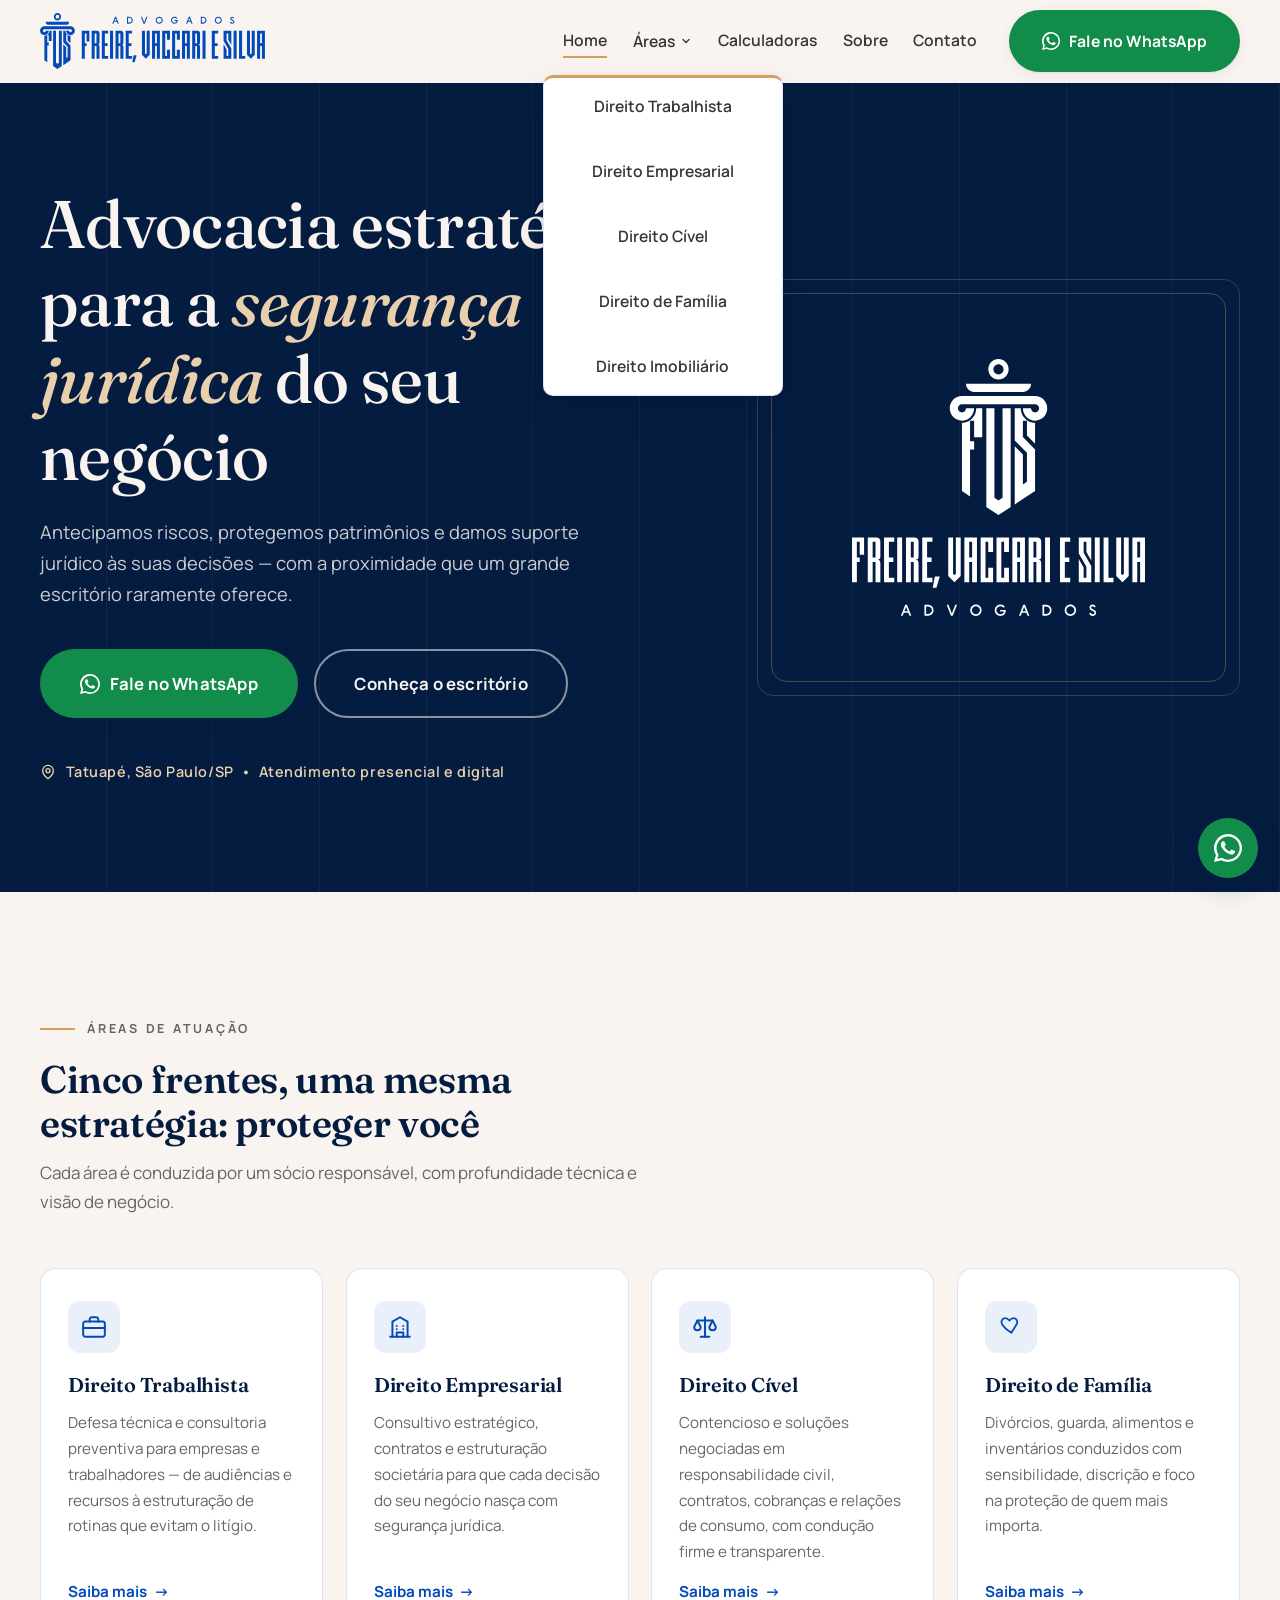
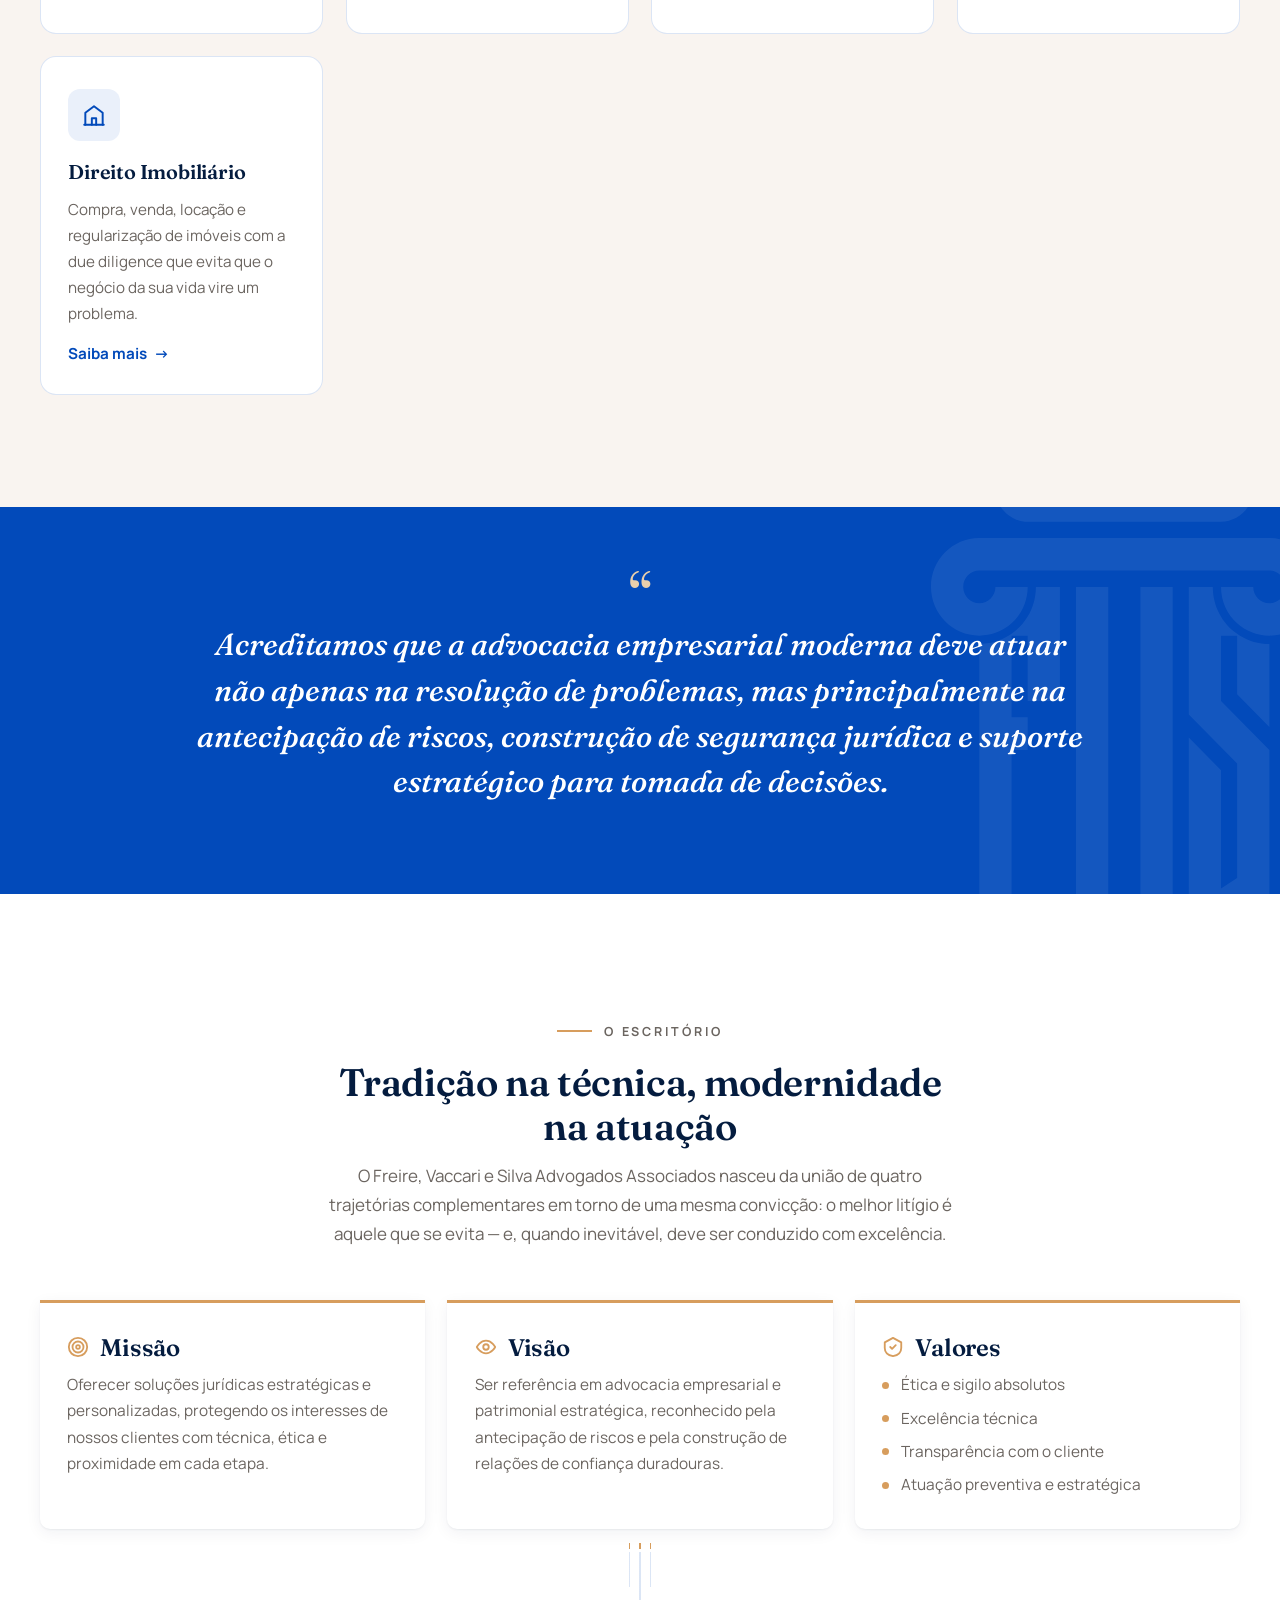
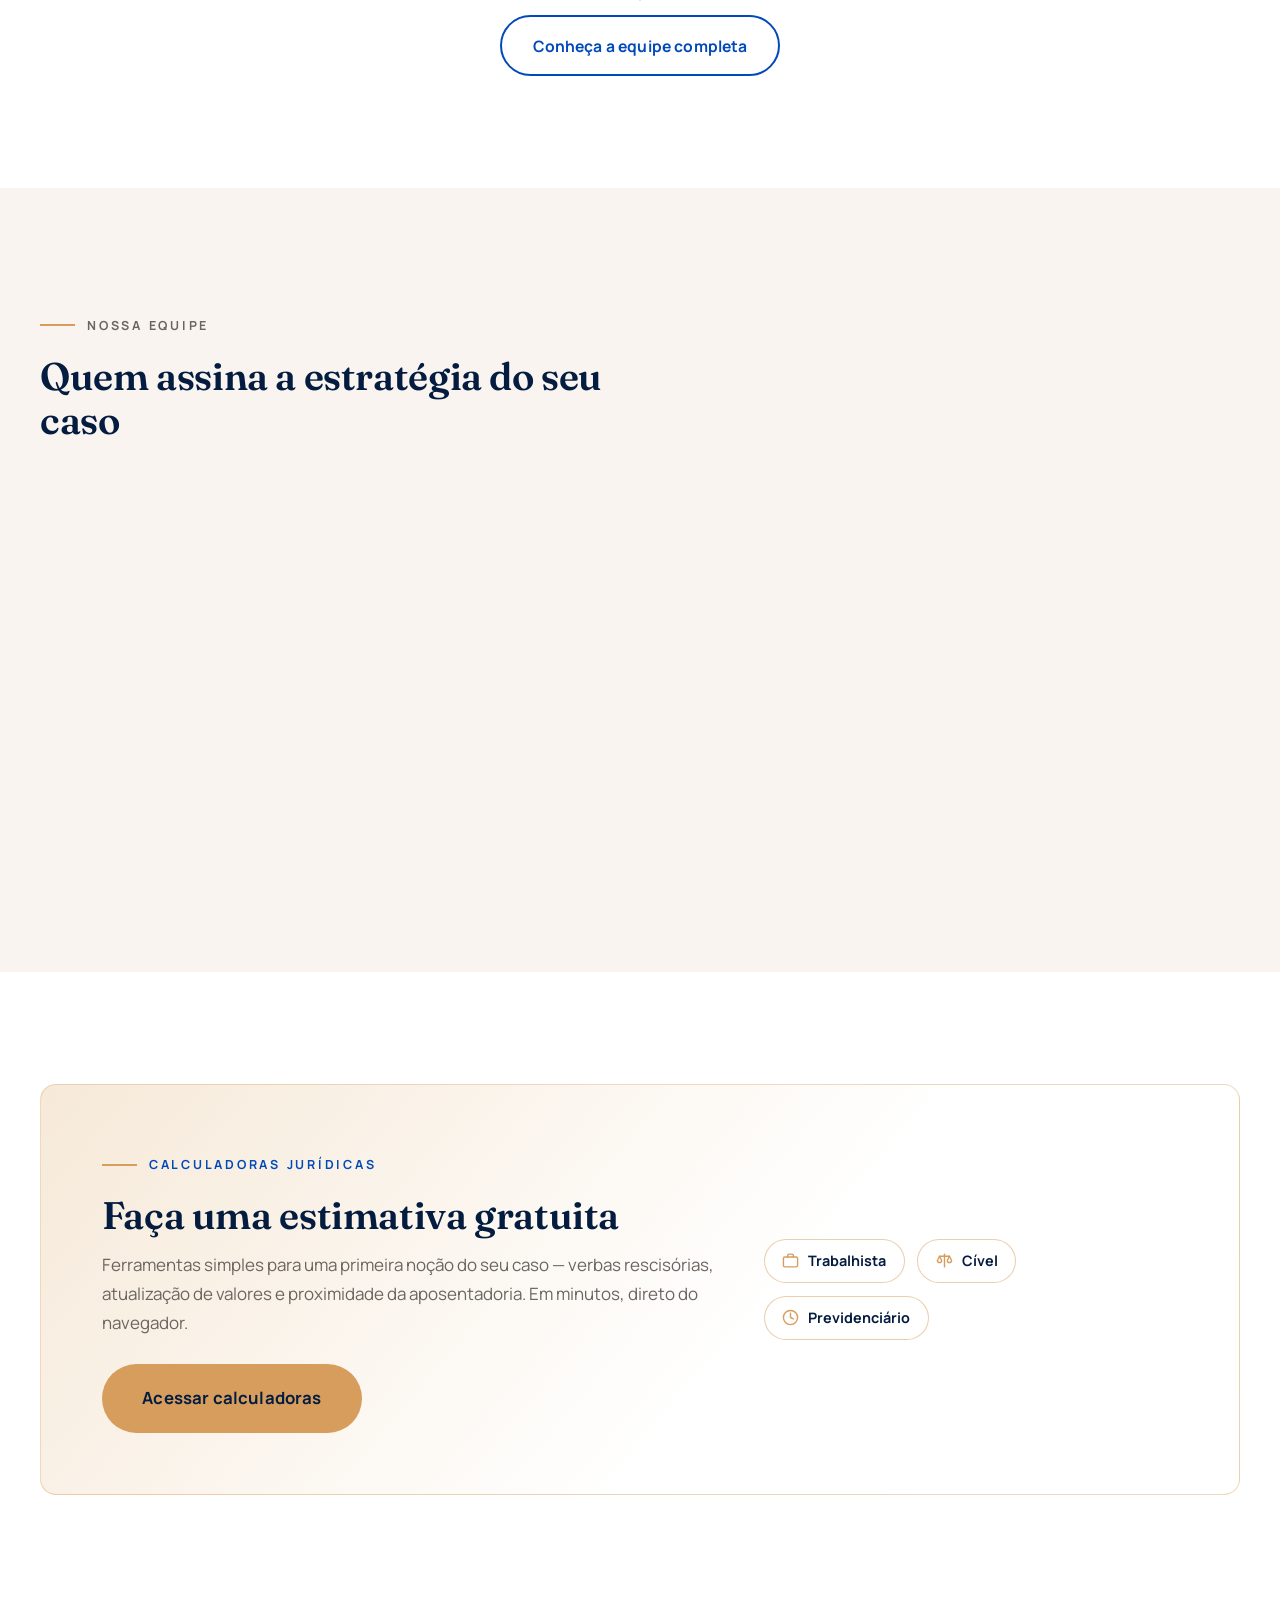
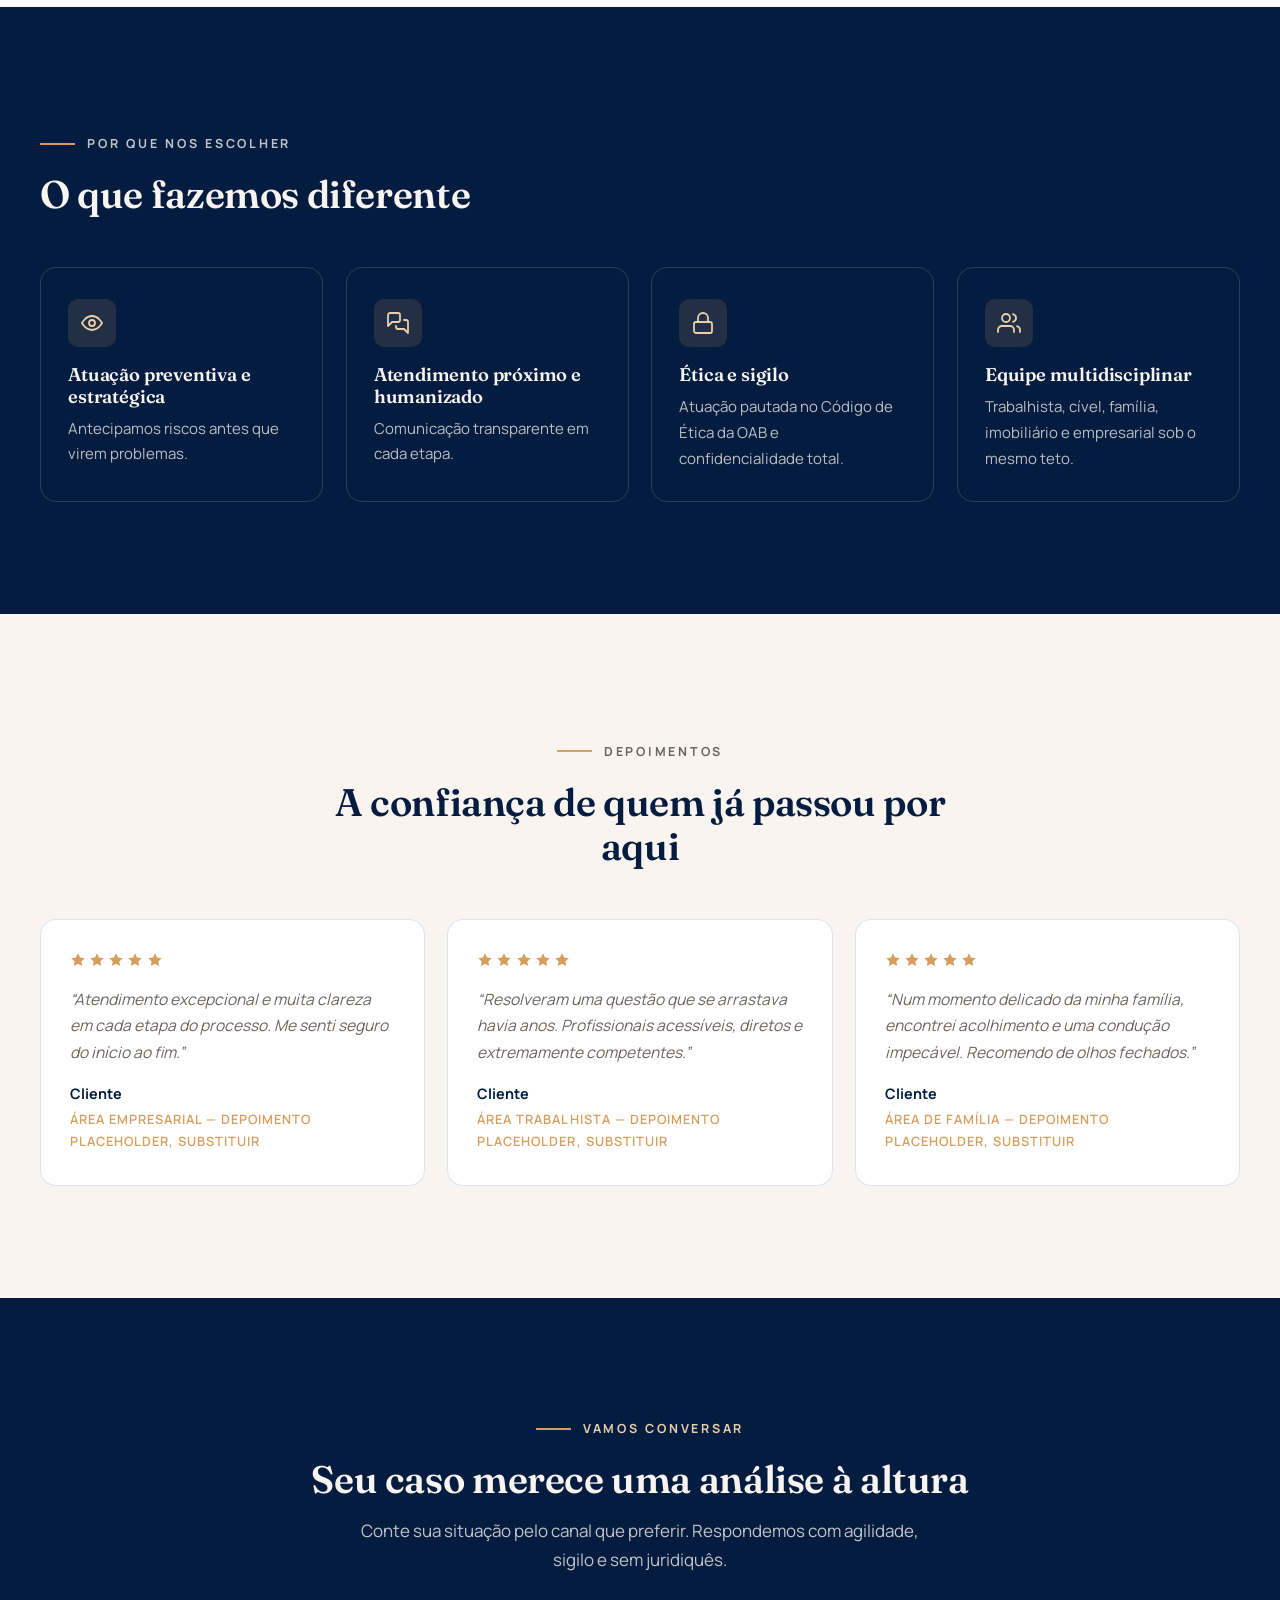
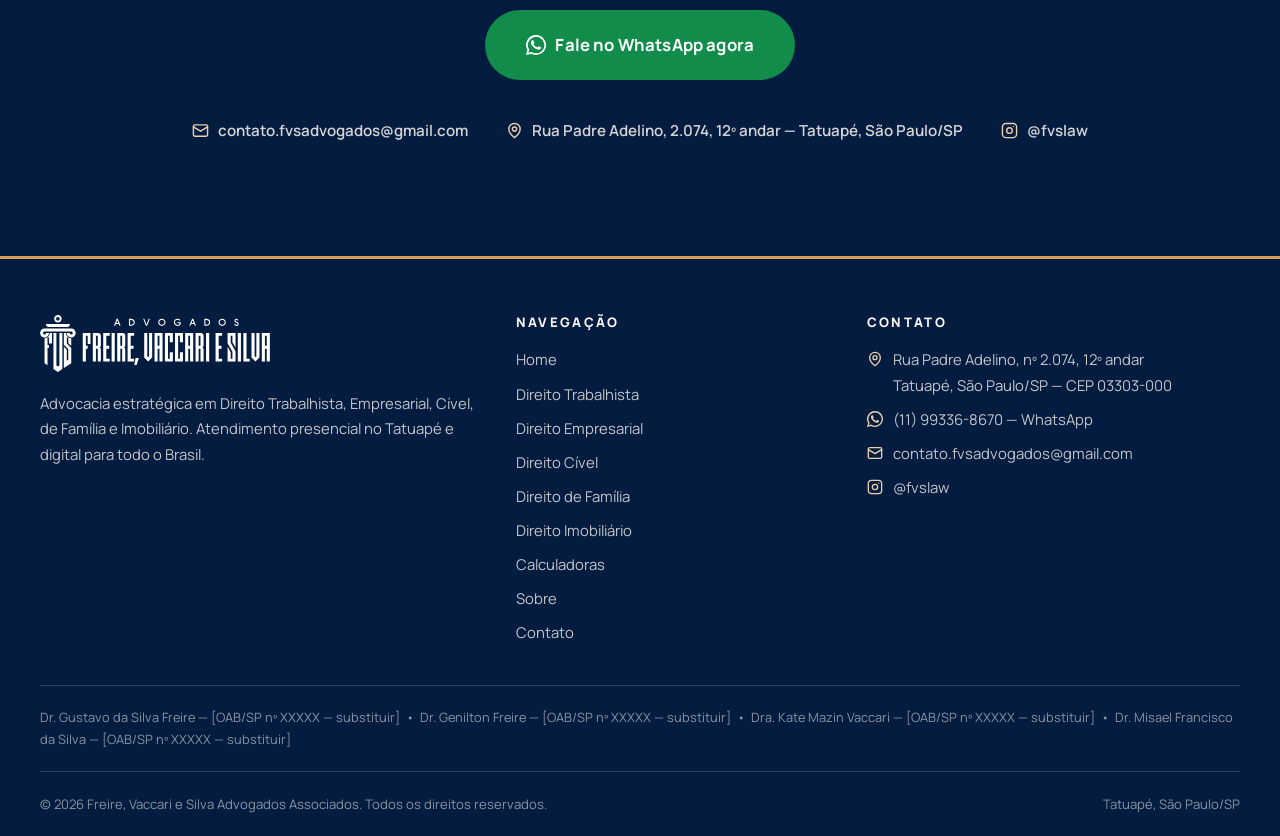
==== index.html @ 5329ec0b "Add files via upload" ====
<!DOCTYPE html>
<html lang="pt-BR">
<head>
  <meta charset="UTF-8">
  <meta name="viewport" content="width=device-width, initial-scale=1.0">
  <title>Freire, Vaccari e Silva Advogados Associados | Advocacia Estratégica em São Paulo</title>
  <meta name="description" content="Escritório de advocacia no Tatuapé, São Paulo. Atuação estratégica em Direito Trabalhista, Empresarial, Cível, de Família e Imobiliário. Atendimento presencial e digital.">
  <meta property="og:type" content="website">
  <meta property="og:title" content="Freire, Vaccari e Silva Advogados Associados">
  <meta property="og:description" content="Advocacia estratégica para a segurança jurídica do seu negócio. Tatuapé, São Paulo/SP.">
  <meta property="og:image" content="assets/images/logo/logo-horizontal-azul.png">
  <meta property="og:locale" content="pt_BR">

  <link rel="icon" type="image/svg+xml" href="assets/images/logo/simbolo-azul.svg">
  <link rel="icon" type="image/png" href="assets/images/logo/simbolo-azul.png">
  <link rel="apple-touch-icon" href="assets/images/logo/simbolo-azul.png">

  <link rel="preconnect" href="https://fonts.googleapis.com">
  <link rel="preconnect" href="https://fonts.gstatic.com" crossorigin>
  <!-- Fallbacks aproximados das fontes de marca (Delirium NCV → Fraunces / MADE Okine Sans → Manrope).
       Instruções de troca pelas fontes oficiais em assets/css/style.css. -->
  <link href="https://fonts.googleapis.com/css2?family=Fraunces:ital,opsz,wght@0,9..144,400..700;1,9..144,400..700&family=Manrope:wght@400..800&display=swap" rel="stylesheet">
  <link rel="stylesheet" href="assets/css/style.css">
</head>
<body>

  <!-- ================= HEADER ================= -->
  <header class="site-header">
    <div class="container header-inner">
      <a class="brand" href="index.html" aria-label="Freire, Vaccari e Silva Advogados — página inicial">
        <img src="assets/images/logo/logo-horizontal-azul.svg" alt="Freire, Vaccari e Silva Advogados Associados" width="225" height="56">
      </a>

      <nav class="main-nav" id="main-nav" aria-label="Navegação principal">
        <ul>
          <li><a href="index.html" aria-current="page">Home</a></li>
          <li class="has-dropdown">
            <button class="nav-drop-toggle" aria-expanded="false" aria-controls="dropdown-areas">
              Áreas
              <svg class="caret" width="12" height="12" viewBox="0 0 24 24" fill="none" stroke="currentColor" stroke-width="2.5" stroke-linecap="round" aria-hidden="true"><path d="m6 9 6 6 6-6"/></svg>
            </button>
            <ul class="dropdown" id="dropdown-areas">
              <li><a href="areas/trabalhista.html">Direito Trabalhista</a></li>
              <li><a href="areas/empresarial.html">Direito Empresarial</a></li>
              <li><a href="areas/civel.html">Direito Cível</a></li>
              <li><a href="areas/familia.html">Direito de Família</a></li>
              <li><a href="areas/imobiliario.html">Direito Imobiliário</a></li>
            </ul>
          </li>
          <li><a href="calculadoras.html">Calculadoras</a></li>
          <li><a href="sobre.html">Sobre</a></li>
          <li><a href="contato.html">Contato</a></li>
        </ul>
        <a class="btn btn--whatsapp" href="https://wa.me/5511993368670?text=Ol%C3%A1%21%20Vim%20pelo%20site%20e%20gostaria%20de%20mais%20informa%C3%A7%C3%B5es." target="_blank" rel="noopener">
          <svg width="18" height="18" viewBox="0 0 24 24" fill="currentColor" aria-hidden="true"><path d="M17.5 14.4c-.3-.2-1.8-.9-2-1-.3-.1-.5-.2-.7.1-.2.3-.8 1-.9 1.2-.2.2-.4.2-.7.1-.3-.2-1.3-.5-2.4-1.5-.9-.8-1.5-1.8-1.7-2.1-.2-.3 0-.5.1-.6l.5-.5c.1-.2.2-.3.3-.5.1-.2 0-.4 0-.5l-1-2.3c-.2-.5-.5-.5-.7-.5h-.6c-.2 0-.5.1-.8.4-.3.3-1 1-1 2.5s1.1 2.9 1.2 3.1c.2.2 2.1 3.2 5.1 4.5.7.3 1.3.5 1.7.6.7.2 1.4.2 1.9.1.6-.1 1.8-.7 2-1.4.3-.7.3-1.3.2-1.4 0-.1-.3-.2-.5-.3zM12 22h0a9.9 9.9 0 0 1-5-1.4l-.4-.2-3.7 1 1-3.6-.2-.4A9.9 9.9 0 1 1 12 22zm0-21.9A11.9 11.9 0 0 0 1.7 18L0 24l6.3-1.6A11.9 11.9 0 1 0 12 .1z"/></svg>
          Fale no WhatsApp
        </a>
      </nav>

      <button class="nav-toggle" aria-expanded="false" aria-controls="main-nav" aria-label="Abrir menu de navegação">
        <span></span><span></span><span></span>
      </button>
    </div>
  </header>

  <main>
    <!-- ================= HERO ================= -->
    <section class="hero">
      <div class="container hero-inner">
        <div>
          <h1>Advocacia estratégica para a <em>segurança jurídica</em> do seu negócio</h1>
          <p class="lead">Antecipamos riscos, protegemos patrimônios e damos suporte jurídico às suas decisões — com a proximidade que um grande escritório raramente oferece.</p>
          <div class="hero-ctas">
            <a class="btn btn--whatsapp btn--lg" href="https://wa.me/5511993368670?text=Ol%C3%A1%21%20Vim%20pelo%20site%20e%20gostaria%20de%20mais%20informa%C3%A7%C3%B5es." target="_blank" rel="noopener">
              <svg width="20" height="20" viewBox="0 0 24 24" fill="currentColor" aria-hidden="true"><path d="M17.5 14.4c-.3-.2-1.8-.9-2-1-.3-.1-.5-.2-.7.1-.2.3-.8 1-.9 1.2-.2.2-.4.2-.7.1-.3-.2-1.3-.5-2.4-1.5-.9-.8-1.5-1.8-1.7-2.1-.2-.3 0-.5.1-.6l.5-.5c.1-.2.2-.3.3-.5.1-.2 0-.4 0-.5l-1-2.3c-.2-.5-.5-.5-.7-.5h-.6c-.2 0-.5.1-.8.4-.3.3-1 1-1 2.5s1.1 2.9 1.2 3.1c.2.2 2.1 3.2 5.1 4.5.7.3 1.3.5 1.7.6.7.2 1.4.2 1.9.1.6-.1 1.8-.7 2-1.4.3-.7.3-1.3.2-1.4 0-.1-.3-.2-.5-.3zM12 22h0a9.9 9.9 0 0 1-5-1.4l-.4-.2-3.7 1 1-3.6-.2-.4A9.9 9.9 0 1 1 12 22zm0-21.9A11.9 11.9 0 0 0 1.7 18L0 24l6.3-1.6A11.9 11.9 0 1 0 12 .1z"/></svg>
              Fale no WhatsApp
            </a>
            <a class="btn btn--ghost-light btn--lg" href="sobre.html">Conheça o escritório</a>
          </div>
          <p class="hero-location">
            <svg width="16" height="16" viewBox="0 0 24 24" fill="none" stroke="currentColor" stroke-width="2" stroke-linecap="round" stroke-linejoin="round" aria-hidden="true"><path d="M20 10c0 6-8 12-8 12s-8-6-8-12a8 8 0 0 1 16 0Z"/><circle cx="12" cy="10" r="3"/></svg>
            Tatuapé, São Paulo/SP&nbsp;&nbsp;•&nbsp;&nbsp;Atendimento presencial e digital
          </p>
        </div>
        <div class="hero-emblem" aria-hidden="true">
          <img src="assets/images/logo/logo-vertical-branca.svg" alt="" loading="eager">
        </div>
      </div>
    </section>

    <!-- ================= ÁREAS DE ATUAÇÃO ================= -->
    <section class="section section--paper" id="areas">
      <div class="container">
        <div class="section-head reveal">
          <p class="eyebrow">Áreas de atuação</p>
          <h2>Cinco frentes, uma mesma estratégia: proteger você</h2>
          <p>Cada área é conduzida por um sócio responsável, com profundidade técnica e visão de negócio.</p>
        </div>

        <div class="cards-grid">
          <article class="area-card reveal">
            <div class="icon" aria-hidden="true">
              <svg width="26" height="26" viewBox="0 0 24 24" fill="none" stroke="currentColor" stroke-width="1.8" stroke-linecap="round" stroke-linejoin="round"><rect x="2" y="7" width="20" height="14" rx="2"/><path d="M16 7V5a2 2 0 0 0-2-2h-4a2 2 0 0 0-2 2v2"/><path d="M2 13h20"/></svg>
            </div>
            <h3>Direito Trabalhista</h3>
            <p>Defesa técnica e consultoria preventiva para empresas e trabalhadores — de audiências e recursos à estruturação de rotinas que evitam o litígio.</p>
            <a class="card-link" href="areas/trabalhista.html">Saiba mais <span aria-hidden="true">→</span></a>
          </article>

          <article class="area-card reveal reveal-delay-1">
            <div class="icon" aria-hidden="true">
              <svg width="26" height="26" viewBox="0 0 24 24" fill="none" stroke="currentColor" stroke-width="1.8" stroke-linecap="round" stroke-linejoin="round"><path d="M3 21h18"/><path d="M5 21V7l7-4 7 4v14"/><path d="M9 21v-4h6v4"/><path d="M9 11h.01M15 11h.01M9 14h.01M15 14h.01"/></svg>
            </div>
            <h3>Direito Empresarial</h3>
            <p>Consultivo estratégico, contratos e estruturação societária para que cada decisão do seu negócio nasça com segurança jurídica.</p>
            <a class="card-link" href="areas/empresarial.html">Saiba mais <span aria-hidden="true">→</span></a>
          </article>

          <article class="area-card reveal reveal-delay-2">
            <div class="icon" aria-hidden="true">
              <svg width="26" height="26" viewBox="0 0 24 24" fill="none" stroke="currentColor" stroke-width="1.8" stroke-linecap="round" stroke-linejoin="round"><path d="M12 3v18"/><path d="M5 6h14"/><path d="M5 6 2 12c0 1.7 1.3 3 3 3s3-1.3 3-3L5 6z"/><path d="m19 6-3 6c0 1.7 1.3 3 3 3s3-1.3 3-3l-3-6z"/><path d="M8 21h8"/></svg>
            </div>
            <h3>Direito Cível</h3>
            <p>Contencioso e soluções negociadas em responsabilidade civil, contratos, cobranças e relações de consumo, com condução firme e transparente.</p>
            <a class="card-link" href="areas/civel.html">Saiba mais <span aria-hidden="true">→</span></a>
          </article>

          <article class="area-card reveal reveal-delay-1">
            <div class="icon" aria-hidden="true">
              <svg width="26" height="26" viewBox="0 0 24 24" fill="none" stroke="currentColor" stroke-width="1.8" stroke-linecap="round" stroke-linejoin="round"><path d="M12 21s-7-4.6-9.3-8.5C.9 9.6 2.4 6 5.7 6c2 0 3.4 1.2 4.3 2.4C11 7.2 12.3 6 14.3 6c3.3 0 4.8 3.6 3 6.5C15 16.4 12 21 12 21z" transform="translate(1.5 -1.5) scale(0.9)"/></svg>
            </div>
            <h3>Direito de Família</h3>
            <p>Divórcios, guarda, alimentos e inventários conduzidos com sensibilidade, discrição e foco na proteção de quem mais importa.</p>
            <a class="card-link" href="areas/familia.html">Saiba mais <span aria-hidden="true">→</span></a>
          </article>

          <article class="area-card reveal reveal-delay-2">
            <div class="icon" aria-hidden="true">
              <svg width="26" height="26" viewBox="0 0 24 24" fill="none" stroke="currentColor" stroke-width="1.8" stroke-linecap="round" stroke-linejoin="round"><path d="M3 21h18"/><path d="M4 21V10l8-6 8 6v11"/><path d="M10 21v-6h4v6"/></svg>
            </div>
            <h3>Direito Imobiliário</h3>
            <p>Compra, venda, locação e regularização de imóveis com a due diligence que evita que o negócio da sua vida vire um problema.</p>
            <a class="card-link" href="areas/imobiliario.html">Saiba mais <span aria-hidden="true">→</span></a>
          </article>
        </div>
      </div>
    </section>

    <!-- ================= CITAÇÃO ================= -->
    <section class="quote-band" aria-label="Filosofia do escritório">
      <img class="watermark" src="assets/images/logo/simbolo-branco.svg" alt="" aria-hidden="true">
      <div class="container">
        <blockquote>
          <span class="quote-mark" aria-hidden="true">“</span>
          <p>Acreditamos que a advocacia empresarial moderna deve atuar não apenas na resolução de problemas, mas principalmente na antecipação de riscos, construção de segurança jurídica e suporte estratégico para tomada de decisões.</p>
        </blockquote>
      </div>
    </section>

    <!-- ================= SOBRE (RESUMO) ================= -->
    <section class="section section--white" id="sobre">
      <div class="container">
        <div class="section-head section-head--center reveal">
          <p class="eyebrow">O escritório</p>
          <h2>Tradição na técnica, modernidade na atuação</h2>
          <!-- SUBSTITUIR: resumo oficial da Apresentação Institucional (Seção I) -->
          <p>O Freire, Vaccari e Silva Advogados Associados nasceu da união de quatro trajetórias complementares em torno de uma mesma convicção: o melhor litígio é aquele que se evita — e, quando inevitável, deve ser conduzido com excelência.</p>
        </div>

        <div class="mvv-grid">
          <div class="mvv-item reveal">
            <h3>
              <svg width="22" height="22" viewBox="0 0 24 24" fill="none" stroke="currentColor" stroke-width="2" stroke-linecap="round" stroke-linejoin="round" aria-hidden="true"><circle cx="12" cy="12" r="10"/><circle cx="12" cy="12" r="6"/><circle cx="12" cy="12" r="2"/></svg>
              Missão
            </h3>
            <!-- SUBSTITUIR: texto oficial da Missão -->
            <p>Oferecer soluções jurídicas estratégicas e personalizadas, protegendo os interesses de nossos clientes com técnica, ética e proximidade em cada etapa.</p>
          </div>
          <div class="mvv-item reveal reveal-delay-1">
            <h3>
              <svg width="22" height="22" viewBox="0 0 24 24" fill="none" stroke="currentColor" stroke-width="2" stroke-linecap="round" stroke-linejoin="round" aria-hidden="true"><path d="M2 12s3.5-7 10-7 10 7 10 7-3.5 7-10 7-10-7-10-7Z"/><circle cx="12" cy="12" r="3"/></svg>
              Visão
            </h3>
            <!-- SUBSTITUIR: texto oficial da Visão -->
            <p>Ser referência em advocacia empresarial e patrimonial estratégica, reconhecido pela antecipação de riscos e pela construção de relações de confiança duradouras.</p>
          </div>
          <div class="mvv-item reveal reveal-delay-2">
            <h3>
              <svg width="22" height="22" viewBox="0 0 24 24" fill="none" stroke="currentColor" stroke-width="2" stroke-linecap="round" stroke-linejoin="round" aria-hidden="true"><path d="M12 2 3 7v6c0 5 4 8 9 9 5-1 9-4 9-9V7l-9-5z"/><path d="m9 12 2 2 4-4"/></svg>
              Valores
            </h3>
            <!-- SUBSTITUIR: texto oficial dos Valores -->
            <ul>
              <li>Ética e sigilo absolutos</li>
              <li>Excelência técnica</li>
              <li>Transparência com o cliente</li>
              <li>Atuação preventiva e estratégica</li>
            </ul>
          </div>
        </div>

        <div class="divider-column" aria-hidden="true"><span></span><span></span><span></span></div>

        <p style="text-align:center;">
          <a class="btn btn--ghost" href="sobre.html">Conheça a equipe completa</a>
        </p>
      </div>
    </section>

    <!-- ================= EQUIPE (PREVIEW) ================= -->
    <section class="section section--paper" id="equipe">
      <div class="container">
        <div class="section-head reveal">
          <p class="eyebrow">Nossa equipe</p>
          <h2>Quem assina a estratégia do seu caso</h2>
        </div>

        <div class="team-grid">
          <article class="team-card reveal">
            <img class="avatar" src="assets/images/team/gustavo-freire.jpg" alt="Dr. Gustavo da Silva Freire" width="108" height="108" loading="lazy">
            <h3>Dr. Gustavo da Silva Freire</h3>
            <p class="role">Direito Trabalhista</p>
            <p class="tagline">“Relações de trabalho seguras se constroem antes do conflito.”</p>
            <a class="card-link" href="sobre.html#gustavo">Ver bio completa →</a>
          </article>

          <article class="team-card reveal reveal-delay-1">
            <img class="avatar" src="assets/images/team/genilton-freire.jpg" alt="Dr. Genilton Freire" width="108" height="108" loading="lazy">
            <h3>Dr. Genilton Freire</h3>
            <p class="role">Direito Empresarial</p>
            <p class="tagline">“Cada contrato bem feito é um litígio que nunca vai existir.”</p>
            <a class="card-link" href="sobre.html#genilton">Ver bio completa →</a>
          </article>

          <article class="team-card reveal reveal-delay-2">
            <img class="avatar" src="assets/images/team/kate-vaccari.jpg" alt="Dra. Kate Mazin Vaccari" width="108" height="108" loading="lazy">
            <h3>Dra. Kate Mazin Vaccari</h3>
            <p class="role">Direito Cível</p>
            <p class="tagline">“Firmeza no processo, clareza com o cliente — sempre.”</p>
            <a class="card-link" href="sobre.html#kate">Ver bio completa →</a>
          </article>

          <article class="team-card reveal reveal-delay-3">
            <img class="avatar" src="assets/images/team/misael-silva.jpg" alt="Dr. Misael Francisco da Silva" width="108" height="108" loading="lazy">
            <h3>Dr. Misael Francisco da Silva</h3>
            <p class="role">Família &amp; Imobiliário</p>
            <p class="tagline">“Patrimônio e família merecem o mesmo cuidado: o máximo.”</p>
            <a class="card-link" href="sobre.html#misael">Ver bio completa →</a>
          </article>
        </div>
      </div>
    </section>

    <!-- ================= CALCULADORAS (TEASER) ================= -->
    <section class="section section--white">
      <div class="container">
        <div class="calc-teaser reveal">
          <div>
            <p class="eyebrow">Calculadoras jurídicas</p>
            <h2>Faça uma estimativa gratuita</h2>
            <p style="margin:.9rem 0 1.6rem; color:var(--ink-500);">Ferramentas simples para uma primeira noção do seu caso — verbas rescisórias, atualização de valores e proximidade da aposentadoria. Em minutos, direto do navegador.</p>
            <a class="btn btn--gold btn--lg" href="calculadoras.html">Acessar calculadoras</a>
          </div>
          <div class="badges">
            <span class="calc-badge">
              <svg width="17" height="17" viewBox="0 0 24 24" fill="none" stroke="currentColor" stroke-width="2" stroke-linecap="round" stroke-linejoin="round" aria-hidden="true"><rect x="2" y="7" width="20" height="14" rx="2"/><path d="M16 7V5a2 2 0 0 0-2-2h-4a2 2 0 0 0-2 2v2"/></svg>
              Trabalhista
            </span>
            <span class="calc-badge">
              <svg width="17" height="17" viewBox="0 0 24 24" fill="none" stroke="currentColor" stroke-width="2" stroke-linecap="round" stroke-linejoin="round" aria-hidden="true"><path d="M12 3v18"/><path d="M5 6h14"/><path d="M5 6 2 12c0 1.7 1.3 3 3 3s3-1.3 3-3L5 6z"/><path d="m19 6-3 6c0 1.7 1.3 3 3 3s3-1.3 3-3l-3-6z"/></svg>
              Cível
            </span>
            <span class="calc-badge">
              <svg width="17" height="17" viewBox="0 0 24 24" fill="none" stroke="currentColor" stroke-width="2" stroke-linecap="round" stroke-linejoin="round" aria-hidden="true"><circle cx="12" cy="12" r="10"/><path d="M12 6v6l4 2"/></svg>
              Previdenciário
            </span>
          </div>
        </div>
      </div>
    </section>

    <!-- ================= DIFERENCIAIS ================= -->
    <section class="section section--navy">
      <div class="container">
        <div class="section-head reveal">
          <p class="eyebrow">Por que nos escolher</p>
          <h2>O que fazemos diferente</h2>
        </div>
        <div class="features-grid">
          <div class="feature reveal">
            <div class="icon" aria-hidden="true">
              <svg width="24" height="24" viewBox="0 0 24 24" fill="none" stroke="currentColor" stroke-width="1.8" stroke-linecap="round" stroke-linejoin="round"><path d="M2 12s3.5-7 10-7 10 7 10 7-3.5 7-10 7-10-7-10-7Z"/><circle cx="12" cy="12" r="3"/></svg>
            </div>
            <h3>Atuação preventiva e estratégica</h3>
            <p>Antecipamos riscos antes que virem problemas.</p>
          </div>
          <div class="feature reveal reveal-delay-1">
            <div class="icon" aria-hidden="true">
              <svg width="24" height="24" viewBox="0 0 24 24" fill="none" stroke="currentColor" stroke-width="1.8" stroke-linecap="round" stroke-linejoin="round"><path d="M14 9a2 2 0 0 1-2 2H6l-4 4V4c0-1.1.9-2 2-2h8a2 2 0 0 1 2 2v5Z"/><path d="M18 9h2a2 2 0 0 1 2 2v11l-4-4h-6a2 2 0 0 1-2-2v-1"/></svg>
            </div>
            <h3>Atendimento próximo e humanizado</h3>
            <p>Comunicação transparente em cada etapa.</p>
          </div>
          <div class="feature reveal reveal-delay-2">
            <div class="icon" aria-hidden="true">
              <svg width="24" height="24" viewBox="0 0 24 24" fill="none" stroke="currentColor" stroke-width="1.8" stroke-linecap="round" stroke-linejoin="round"><rect x="3" y="11" width="18" height="11" rx="2"/><path d="M7 11V7a5 5 0 0 1 10 0v4"/></svg>
            </div>
            <h3>Ética e sigilo</h3>
            <p>Atuação pautada no Código de Ética da OAB e confidencialidade total.</p>
          </div>
          <div class="feature reveal reveal-delay-3">
            <div class="icon" aria-hidden="true">
              <svg width="24" height="24" viewBox="0 0 24 24" fill="none" stroke="currentColor" stroke-width="1.8" stroke-linecap="round" stroke-linejoin="round"><path d="M17 21v-2a4 4 0 0 0-4-4H5a4 4 0 0 0-4 4v2"/><circle cx="9" cy="7" r="4"/><path d="M23 21v-2a4 4 0 0 0-3-3.87"/><path d="M16 3.13a4 4 0 0 1 0 7.75"/></svg>
            </div>
            <h3>Equipe multidisciplinar</h3>
            <p>Trabalhista, cível, família, imobiliário e empresarial sob o mesmo teto.</p>
          </div>
        </div>
      </div>
    </section>

    <!-- ================= DEPOIMENTOS ================= -->
    <section class="section section--paper">
      <div class="container">
        <div class="section-head section-head--center reveal">
          <p class="eyebrow">Depoimentos</p>
          <h2>A confiança de quem já passou por aqui</h2>
        </div>
        <div class="testimonials-grid">
          <!-- SUBSTITUIR: depoimento real do cliente -->
          <article class="testimonial reveal">
            <div class="stars" aria-label="5 estrelas">
              <svg width="16" height="16" viewBox="0 0 24 24" fill="currentColor" aria-hidden="true"><path d="m12 2 3.1 6.3 6.9 1-5 4.9 1.2 6.8L12 17.8 5.8 21l1.2-6.8-5-4.9 6.9-1L12 2z"/></svg><svg width="16" height="16" viewBox="0 0 24 24" fill="currentColor" aria-hidden="true"><path d="m12 2 3.1 6.3 6.9 1-5 4.9 1.2 6.8L12 17.8 5.8 21l1.2-6.8-5-4.9 6.9-1L12 2z"/></svg><svg width="16" height="16" viewBox="0 0 24 24" fill="currentColor" aria-hidden="true"><path d="m12 2 3.1 6.3 6.9 1-5 4.9 1.2 6.8L12 17.8 5.8 21l1.2-6.8-5-4.9 6.9-1L12 2z"/></svg><svg width="16" height="16" viewBox="0 0 24 24" fill="currentColor" aria-hidden="true"><path d="m12 2 3.1 6.3 6.9 1-5 4.9 1.2 6.8L12 17.8 5.8 21l1.2-6.8-5-4.9 6.9-1L12 2z"/></svg><svg width="16" height="16" viewBox="0 0 24 24" fill="currentColor" aria-hidden="true"><path d="m12 2 3.1 6.3 6.9 1-5 4.9 1.2 6.8L12 17.8 5.8 21l1.2-6.8-5-4.9 6.9-1L12 2z"/></svg>
            </div>
            <p>“Atendimento excepcional e muita clareza em cada etapa do processo. Me senti seguro do início ao fim.”</p>
            <footer>Cliente <span>Área Empresarial — depoimento placeholder, substituir</span></footer>
          </article>

          <!-- SUBSTITUIR: depoimento real do cliente -->
          <article class="testimonial reveal reveal-delay-1">
            <div class="stars" aria-label="5 estrelas">
              <svg width="16" height="16" viewBox="0 0 24 24" fill="currentColor" aria-hidden="true"><path d="m12 2 3.1 6.3 6.9 1-5 4.9 1.2 6.8L12 17.8 5.8 21l1.2-6.8-5-4.9 6.9-1L12 2z"/></svg><svg width="16" height="16" viewBox="0 0 24 24" fill="currentColor" aria-hidden="true"><path d="m12 2 3.1 6.3 6.9 1-5 4.9 1.2 6.8L12 17.8 5.8 21l1.2-6.8-5-4.9 6.9-1L12 2z"/></svg><svg width="16" height="16" viewBox="0 0 24 24" fill="currentColor" aria-hidden="true"><path d="m12 2 3.1 6.3 6.9 1-5 4.9 1.2 6.8L12 17.8 5.8 21l1.2-6.8-5-4.9 6.9-1L12 2z"/></svg><svg width="16" height="16" viewBox="0 0 24 24" fill="currentColor" aria-hidden="true"><path d="m12 2 3.1 6.3 6.9 1-5 4.9 1.2 6.8L12 17.8 5.8 21l1.2-6.8-5-4.9 6.9-1L12 2z"/></svg><svg width="16" height="16" viewBox="0 0 24 24" fill="currentColor" aria-hidden="true"><path d="m12 2 3.1 6.3 6.9 1-5 4.9 1.2 6.8L12 17.8 5.8 21l1.2-6.8-5-4.9 6.9-1L12 2z"/></svg>
            </div>
            <p>“Resolveram uma questão que se arrastava havia anos. Profissionais acessíveis, diretos e extremamente competentes.”</p>
            <footer>Cliente <span>Área Trabalhista — depoimento placeholder, substituir</span></footer>
          </article>

          <!-- SUBSTITUIR: depoimento real do cliente -->
          <article class="testimonial reveal reveal-delay-2">
            <div class="stars" aria-label="5 estrelas">
              <svg width="16" height="16" viewBox="0 0 24 24" fill="currentColor" aria-hidden="true"><path d="m12 2 3.1 6.3 6.9 1-5 4.9 1.2 6.8L12 17.8 5.8 21l1.2-6.8-5-4.9 6.9-1L12 2z"/></svg><svg width="16" height="16" viewBox="0 0 24 24" fill="currentColor" aria-hidden="true"><path d="m12 2 3.1 6.3 6.9 1-5 4.9 1.2 6.8L12 17.8 5.8 21l1.2-6.8-5-4.9 6.9-1L12 2z"/></svg><svg width="16" height="16" viewBox="0 0 24 24" fill="currentColor" aria-hidden="true"><path d="m12 2 3.1 6.3 6.9 1-5 4.9 1.2 6.8L12 17.8 5.8 21l1.2-6.8-5-4.9 6.9-1L12 2z"/></svg><svg width="16" height="16" viewBox="0 0 24 24" fill="currentColor" aria-hidden="true"><path d="m12 2 3.1 6.3 6.9 1-5 4.9 1.2 6.8L12 17.8 5.8 21l1.2-6.8-5-4.9 6.9-1L12 2z"/></svg><svg width="16" height="16" viewBox="0 0 24 24" fill="currentColor" aria-hidden="true"><path d="m12 2 3.1 6.3 6.9 1-5 4.9 1.2 6.8L12 17.8 5.8 21l1.2-6.8-5-4.9 6.9-1L12 2z"/></svg>
            </div>
            <p>“Num momento delicado da minha família, encontrei acolhimento e uma condução impecável. Recomendo de olhos fechados.”</p>
            <footer>Cliente <span>Área de Família — depoimento placeholder, substituir</span></footer>
          </article>
        </div>
      </div>
    </section>

    <!-- ================= CTA FINAL ================= -->
    <section class="section section--navy cta-final">
      <div class="container reveal">
        <p class="eyebrow" style="justify-content:center;">Vamos conversar</p>
        <h2>Seu caso merece uma análise à altura</h2>
        <p style="max-width:36rem; margin:1rem auto 2.2rem; color:rgba(249,244,240,.78);">Conte sua situação pelo canal que preferir. Respondemos com agilidade, sigilo e sem juridiquês.</p>
        <a class="btn btn--whatsapp btn--lg" href="https://wa.me/5511993368670?text=Ol%C3%A1%21%20Vim%20pelo%20site%20e%20gostaria%20de%20mais%20informa%C3%A7%C3%B5es." target="_blank" rel="noopener">
          <svg width="20" height="20" viewBox="0 0 24 24" fill="currentColor" aria-hidden="true"><path d="M17.5 14.4c-.3-.2-1.8-.9-2-1-.3-.1-.5-.2-.7.1-.2.3-.8 1-.9 1.2-.2.2-.4.2-.7.1-.3-.2-1.3-.5-2.4-1.5-.9-.8-1.5-1.8-1.7-2.1-.2-.3 0-.5.1-.6l.5-.5c.1-.2.2-.3.3-.5.1-.2 0-.4 0-.5l-1-2.3c-.2-.5-.5-.5-.7-.5h-.6c-.2 0-.5.1-.8.4-.3.3-1 1-1 2.5s1.1 2.9 1.2 3.1c.2.2 2.1 3.2 5.1 4.5.7.3 1.3.5 1.7.6.7.2 1.4.2 1.9.1.6-.1 1.8-.7 2-1.4.3-.7.3-1.3.2-1.4 0-.1-.3-.2-.5-.3zM12 22h0a9.9 9.9 0 0 1-5-1.4l-.4-.2-3.7 1 1-3.6-.2-.4A9.9 9.9 0 1 1 12 22zm0-21.9A11.9 11.9 0 0 0 1.7 18L0 24l6.3-1.6A11.9 11.9 0 1 0 12 .1z"/></svg>
          Fale no WhatsApp agora
        </a>
        <div class="contact-lines">
          <a href="mailto:contato.fvsadvogados@gmail.com">
            <svg width="17" height="17" viewBox="0 0 24 24" fill="none" stroke="currentColor" stroke-width="2" stroke-linecap="round" stroke-linejoin="round" aria-hidden="true"><rect x="2" y="4" width="20" height="16" rx="2"/><path d="m22 7-10 6L2 7"/></svg>
            contato.fvsadvogados@gmail.com
          </a>
          <span>
            <svg width="17" height="17" viewBox="0 0 24 24" fill="none" stroke="currentColor" stroke-width="2" stroke-linecap="round" stroke-linejoin="round" aria-hidden="true"><path d="M20 10c0 6-8 12-8 12s-8-6-8-12a8 8 0 0 1 16 0Z"/><circle cx="12" cy="10" r="3"/></svg>
            Rua Padre Adelino, 2.074, 12º andar — Tatuapé, São Paulo/SP
          </span>
          <a href="https://instagram.com/fvslaw" target="_blank" rel="noopener">
            <svg width="17" height="17" viewBox="0 0 24 24" fill="none" stroke="currentColor" stroke-width="2" stroke-linecap="round" stroke-linejoin="round" aria-hidden="true"><rect x="2" y="2" width="20" height="20" rx="5"/><circle cx="12" cy="12" r="4"/><circle cx="17.5" cy="6.5" r="1" fill="currentColor" stroke="none"/></svg>
            @fvslaw
          </a>
        </div>
      </div>
    </section>
  </main>

  <!-- ================= FOOTER ================= -->
  <footer class="site-footer">
    <div class="container">
      <div class="footer-grid">
        <div class="footer-brand">
          <img src="assets/images/logo/logo-horizontal-branca.svg" alt="Freire, Vaccari e Silva Advogados Associados" width="230" height="57">
          <p>Advocacia estratégica em Direito Trabalhista, Empresarial, Cível, de Família e Imobiliário. Atendimento presencial no Tatuapé e digital para todo o Brasil.</p>
        </div>
        <nav aria-label="Navegação do rodapé">
          <h4>Navegação</h4>
          <ul>
            <li><a href="index.html">Home</a></li>
            <li><a href="areas/trabalhista.html">Direito Trabalhista</a></li>
            <li><a href="areas/empresarial.html">Direito Empresarial</a></li>
            <li><a href="areas/civel.html">Direito Cível</a></li>
            <li><a href="areas/familia.html">Direito de Família</a></li>
            <li><a href="areas/imobiliario.html">Direito Imobiliário</a></li>
            <li><a href="calculadoras.html">Calculadoras</a></li>
            <li><a href="sobre.html">Sobre</a></li>
            <li><a href="contato.html">Contato</a></li>
          </ul>
        </nav>
        <div>
          <h4>Contato</h4>
          <ul class="footer-contact">
            <li>
              <svg width="16" height="16" viewBox="0 0 24 24" fill="none" stroke="currentColor" stroke-width="2" stroke-linecap="round" stroke-linejoin="round" aria-hidden="true"><path d="M20 10c0 6-8 12-8 12s-8-6-8-12a8 8 0 0 1 16 0Z"/><circle cx="12" cy="10" r="3"/></svg>
              <span>Rua Padre Adelino, nº 2.074, 12º andar<br>Tatuapé, São Paulo/SP — CEP 03303-000</span>
            </li>
            <li>
              <svg width="16" height="16" viewBox="0 0 24 24" fill="currentColor" aria-hidden="true"><path d="M17.5 14.4c-.3-.2-1.8-.9-2-1-.3-.1-.5-.2-.7.1-.2.3-.8 1-.9 1.2-.2.2-.4.2-.7.1-.3-.2-1.3-.5-2.4-1.5-.9-.8-1.5-1.8-1.7-2.1-.2-.3 0-.5.1-.6l.5-.5c.1-.2.2-.3.3-.5.1-.2 0-.4 0-.5l-1-2.3c-.2-.5-.5-.5-.7-.5h-.6c-.2 0-.5.1-.8.4-.3.3-1 1-1 2.5s1.1 2.9 1.2 3.1c.2.2 2.1 3.2 5.1 4.5.7.3 1.3.5 1.7.6.7.2 1.4.2 1.9.1.6-.1 1.8-.7 2-1.4.3-.7.3-1.3.2-1.4 0-.1-.3-.2-.5-.3zM12 22h0a9.9 9.9 0 0 1-5-1.4l-.4-.2-3.7 1 1-3.6-.2-.4A9.9 9.9 0 1 1 12 22zm0-21.9A11.9 11.9 0 0 0 1.7 18L0 24l6.3-1.6A11.9 11.9 0 1 0 12 .1z"/></svg>
              <a href="https://wa.me/5511993368670?text=Ol%C3%A1%21%20Vim%20pelo%20site%20e%20gostaria%20de%20mais%20informa%C3%A7%C3%B5es." target="_blank" rel="noopener">(11) 99336-8670 — WhatsApp</a>
            </li>
            <li>
              <svg width="16" height="16" viewBox="0 0 24 24" fill="none" stroke="currentColor" stroke-width="2" stroke-linecap="round" stroke-linejoin="round" aria-hidden="true"><rect x="2" y="4" width="20" height="16" rx="2"/><path d="m22 7-10 6L2 7"/></svg>
              <a href="mailto:contato.fvsadvogados@gmail.com">contato.fvsadvogados@gmail.com</a>
            </li>
            <li>
              <svg width="16" height="16" viewBox="0 0 24 24" fill="none" stroke="currentColor" stroke-width="2" stroke-linecap="round" stroke-linejoin="round" aria-hidden="true"><rect x="2" y="2" width="20" height="20" rx="5"/><circle cx="12" cy="12" r="4"/><circle cx="17.5" cy="6.5" r="1" fill="currentColor" stroke="none"/></svg>
              <a href="https://instagram.com/fvslaw" target="_blank" rel="noopener" aria-label="Instagram @fvslaw">@fvslaw</a>
            </li>
          </ul>
        </div>
      </div>
      <div class="footer-oab">
        Dr. Gustavo da Silva Freire — [OAB/SP nº XXXXX — substituir] &nbsp;•&nbsp; Dr. Genilton Freire — [OAB/SP nº XXXXX — substituir] &nbsp;•&nbsp; Dra. Kate Mazin Vaccari — [OAB/SP nº XXXXX — substituir] &nbsp;•&nbsp; Dr. Misael Francisco da Silva — [OAB/SP nº XXXXX — substituir]
      </div>
      <div class="footer-bottom">
        <span>© <span id="current-year">2026</span> Freire, Vaccari e Silva Advogados Associados. Todos os direitos reservados.</span>
        <span>Tatuapé, São Paulo/SP</span>
      </div>
    </div>
  </footer>

  <!-- Botão flutuante WhatsApp -->
  <a class="whatsapp-float" href="https://wa.me/5511993368670?text=Ol%C3%A1%21%20Vim%20pelo%20site%20e%20gostaria%20de%20mais%20informa%C3%A7%C3%B5es." target="_blank" rel="noopener" aria-label="Falar no WhatsApp">
    <svg width="28" height="28" viewBox="0 0 24 24" fill="currentColor" aria-hidden="true"><path d="M17.5 14.4c-.3-.2-1.8-.9-2-1-.3-.1-.5-.2-.7.1-.2.3-.8 1-.9 1.2-.2.2-.4.2-.7.1-.3-.2-1.3-.5-2.4-1.5-.9-.8-1.5-1.8-1.7-2.1-.2-.3 0-.5.1-.6l.5-.5c.1-.2.2-.3.3-.5.1-.2 0-.4 0-.5l-1-2.3c-.2-.5-.5-.5-.7-.5h-.6c-.2 0-.5.1-.8.4-.3.3-1 1-1 2.5s1.1 2.9 1.2 3.1c.2.2 2.1 3.2 5.1 4.5.7.3 1.3.5 1.7.6.7.2 1.4.2 1.9.1.6-.1 1.8-.7 2-1.4.3-.7.3-1.3.2-1.4 0-.1-.3-.2-.5-.3zM12 22h0a9.9 9.9 0 0 1-5-1.4l-.4-.2-3.7 1 1-3.6-.2-.4A9.9 9.9 0 1 1 12 22zm0-21.9A11.9 11.9 0 0 0 1.7 18L0 24l6.3-1.6A11.9 11.9 0 1 0 12 .1z"/></svg>
  </a>

  <script src="assets/js/main.js"></script>
</body>
</html>
---- assets/css/style.css ----
/* ============================================================
   FREIRE, VACCARI E SILVA ADVOGADOS ASSOCIADOS
   Sistema de design — identidade de marca FVS
   ============================================================

   FONTES DE MARCA (Delirium NCV / MADE Okine Sans)
   ------------------------------------------------
   Quando os arquivos .woff2/.woff licenciados chegarem, coloque-os
   em /assets/fonts/ e descomente os blocos @font-face abaixo.
   Depois, troque as variáveis --font-display e --font-body:

   @font-face {
     font-family: "Delirium NCV";
     src: url("../fonts/DeliriumNCV.woff2") format("woff2"),
          url("../fonts/DeliriumNCV.woff") format("woff");
     font-weight: 400 700;
     font-display: swap;
   }
   @font-face {
     font-family: "MADE Okine Sans";
     src: url("../fonts/MADEOkineSans.woff2") format("woff2"),
          url("../fonts/MADEOkineSans.woff") format("woff");
     font-weight: 300 800;
     font-display: swap;
   }
   Em :root:
   --font-display: "Delirium NCV", "Fraunces", Georgia, serif;
   --font-body: "MADE Okine Sans", "Manrope", system-ui, sans-serif;
   ============================================================ */

:root {
  /* Paleta oficial da marca */
  --blue-700: #024ABA;   /* azul primário */
  --blue-500: #2769C0;   /* azul secundário */
  --gold-400: #D79D5D;   /* dourado/acento */
  --ink-800:  #363636;   /* cinza escuro (texto) */
  --paper:    #F9F4F0;   /* off-white (fundo) */

  /* Derivados (sombras/tintas dos tons oficiais) */
  --navy-950: #041C3F;                    /* sombra profunda do azul — hero/footer */
  --navy-900: #06285C;
  --blue-050: #EAF0FA;
  --gold-300: #E9CFAC;                    /* dourado suave p/ fundo escuro */
  --gold-050: #F6E9D8;
  --ink-500:  #6B6560;
  --line:     rgba(2, 74, 186, 0.14);     /* hairline azul */
  --line-dark: rgba(249, 244, 240, 0.16); /* hairline sobre navy */
  --shadow-sm: 0 1px 2px rgba(4, 28, 63, .06), 0 4px 16px rgba(4, 28, 63, .06);
  --shadow-md: 0 2px 6px rgba(4, 28, 63, .08), 0 14px 34px rgba(4, 28, 63, .12);

  --font-display: "Fraunces", Georgia, "Times New Roman", serif;
  --font-body: "Manrope", "Segoe UI", system-ui, -apple-system, sans-serif;

  /* Escala tipográfica (minor third fluida) */
  --fs-hero: clamp(2.4rem, 1.4rem + 4vw, 4.2rem);
  --fs-h1: clamp(2.1rem, 1.3rem + 3vw, 3.4rem);
  --fs-h2: clamp(1.7rem, 1.2rem + 1.8vw, 2.4rem);
  --fs-h3: clamp(1.2rem, 1.05rem + .6vw, 1.5rem);
  --fs-body: 1.0625rem;
  --fs-small: .9rem;
  --fs-eyebrow: .78rem;

  --space-section: clamp(4.5rem, 3rem + 5vw, 7.5rem);
  --container: 1200px;
  --radius: 10px;
  --radius-lg: 16px;
  --header-h: 82px;
}

/* ---------- Reset ---------- */
*, *::before, *::after { box-sizing: border-box; }
* { margin: 0; }
html { scroll-behavior: smooth; scroll-padding-top: calc(var(--header-h) + 16px); }
body {
  font-family: var(--font-body);
  font-size: var(--fs-body);
  line-height: 1.7;
  color: var(--ink-800);
  background: var(--paper);
  -webkit-font-smoothing: antialiased;
}
img, svg { display: block; max-width: 100%; }
a { color: var(--blue-700); text-decoration: none; }
a:hover { color: var(--blue-500); }
ul { padding: 0; }
button { font: inherit; cursor: pointer; background: none; border: none; color: inherit; }
:focus-visible { outline: 3px solid var(--gold-400); outline-offset: 3px; border-radius: 2px; }
::selection { background: var(--blue-700); color: #fff; }

h1, h2, h3, h4 {
  font-family: var(--font-display);
  font-weight: 600;
  line-height: 1.15;
  color: var(--navy-950);
  letter-spacing: -0.01em;
}
h1 { font-size: var(--fs-h1); }
h2 { font-size: var(--fs-h2); }
h3 { font-size: var(--fs-h3); }

.container {
  width: min(var(--container), 100% - 2.5rem);
  margin-inline: auto;
}

/* ---------- Utilitários ---------- */
.section { padding-block: var(--space-section); }
.section--paper { background: var(--paper); }
.section--white { background: #fff; }
.section--navy { background: var(--navy-950); color: var(--paper); }
.section--navy h2, .section--navy h3 { color: var(--paper); }

.eyebrow {
  display: inline-flex;
  align-items: center;
  gap: .75rem;
  font-size: var(--fs-eyebrow);
  font-weight: 700;
  letter-spacing: .22em;
  text-transform: uppercase;
  color: var(--blue-700);
  margin-bottom: 1.1rem;
}
.eyebrow::before {
  content: "";
  width: 2.2rem;
  height: 2px;
  background: var(--gold-400);
}
.section--navy .eyebrow { color: var(--gold-300); }

.section-head { max-width: 640px; margin-bottom: clamp(2.2rem, 4vw, 3.5rem); }
.section-head--center { margin-inline: auto; text-align: center; }
.section-head--center .eyebrow { justify-content: center; }
.section-head p { margin-top: .9rem; color: var(--ink-500); }
.section--navy .section-head p { color: rgba(249, 244, 240, .78); }

.lead { font-size: 1.15rem; }

/* Divisor "coluna grega": três caneluras finas com capitel dourado */
.divider-column {
  display: flex;
  justify-content: center;
  gap: 9px;
  padding-block: .4rem;
  margin-block: .5rem;
}
.divider-column span {
  width: 1.5px;
  height: 44px;
  background: linear-gradient(to bottom, var(--gold-400) 0 6px, transparent 6px 9px, var(--line) 9px 100%);
}
.divider-column span:nth-child(2) { height: 58px; }
.section--navy .divider-column span {
  background: linear-gradient(to bottom, var(--gold-300) 0 6px, transparent 6px 9px, var(--line-dark) 9px 100%);
}

/* ---------- Botões ---------- */
.btn {
  display: inline-flex;
  align-items: center;
  justify-content: center;
  gap: .6rem;
  padding: .95rem 1.9rem;
  border-radius: 999px;
  font-weight: 700;
  font-size: .98rem;
  letter-spacing: .01em;
  border: 2px solid transparent;
  transition: transform .18s ease, box-shadow .18s ease, background-color .18s ease, color .18s ease, border-color .18s ease;
}
.btn:hover { transform: translateY(-2px); }
.btn:active { transform: translateY(0); }
.btn svg { flex: none; }

.btn--primary { background: var(--blue-700); color: #fff; box-shadow: var(--shadow-sm); }
.btn--primary:hover { background: var(--blue-500); color: #fff; box-shadow: var(--shadow-md); }

.btn--whatsapp { background: #128C4B; color: #fff; box-shadow: var(--shadow-sm); }
.btn--whatsapp:hover { background: #0F7A41; color: #fff; box-shadow: var(--shadow-md); }

.btn--ghost { border-color: var(--blue-700); color: var(--blue-700); background: transparent; }
.btn--ghost:hover { background: var(--blue-700); color: #fff; }

.btn--ghost-light { border-color: rgba(249, 244, 240, .55); color: var(--paper); }
.btn--ghost-light:hover { background: var(--paper); color: var(--navy-950); border-color: var(--paper); }

.btn--gold { background: var(--gold-400); color: var(--navy-950); }
.btn--gold:hover { background: var(--gold-300); color: var(--navy-950); }

.btn--lg { padding: 1.15rem 2.4rem; font-size: 1.05rem; }

/* ---------- Header ---------- */
.site-header {
  position: sticky;
  top: 0;
  z-index: 100;
  background: rgba(249, 244, 240, .92);
  backdrop-filter: blur(10px);
  border-bottom: 1px solid transparent;
  transition: border-color .25s ease, box-shadow .25s ease;
}
.site-header.is-scrolled { border-bottom-color: var(--line); box-shadow: 0 8px 30px rgba(4, 28, 63, .07); }
.header-inner {
  display: flex;
  align-items: center;
  justify-content: space-between;
  gap: 1.5rem;
  min-height: var(--header-h);
}
.brand { flex: none; }
.brand img { width: clamp(170px, 18vw, 225px); height: auto; }

.main-nav ul {
  display: flex;
  align-items: center;
  gap: clamp(1rem, 2vw, 2rem);
  list-style: none;
  margin: 0;
}
.main-nav { display: flex; align-items: center; gap: clamp(1rem, 2.5vw, 2.2rem); }
.main-nav a:not(.btn), .nav-drop-toggle {
  font-weight: 600;
  font-size: .98rem;
  color: var(--ink-800);
  padding: .4rem 0;
  position: relative;
}
.main-nav a:not(.btn)::after, .nav-drop-toggle::after {
  content: "";
  position: absolute;
  left: 0; right: 0; bottom: 0;
  height: 2px;
  background: var(--gold-400);
  transform: scaleX(0);
  transform-origin: left;
  transition: transform .22s ease;
}
.main-nav a:not(.btn):hover::after,
.main-nav a:not(.btn)[aria-current="page"]::after,
.nav-drop-toggle:hover::after,
.has-dropdown.is-open .nav-drop-toggle::after { transform: scaleX(1); }
.main-nav a:not(.btn):hover, .nav-drop-toggle:hover { color: var(--blue-700); }

.nav-drop-toggle { display: inline-flex; align-items: center; gap: .35rem; }
.nav-drop-toggle .caret { transition: transform .2s ease; }
.has-dropdown { position: relative; }
.has-dropdown.is-open .caret { transform: rotate(180deg); }

.dropdown {
  position: absolute;
  top: calc(100% + 14px);
  left: 50%;
  translate: -50% 0;
  min-width: 240px;
  background: #fff;
  border: 1px solid var(--line);
  border-top: 3px solid var(--gold-400);
  border-radius: var(--radius);
  box-shadow: var(--shadow-md);
  list-style: none;
  padding: .55rem;
  display: none;
  flex-direction: column;
  gap: .1rem;
}
.has-dropdown.is-open .dropdown { display: flex; }
.dropdown a {
  display: block;
  padding: .6rem .9rem;
  border-radius: 7px;
  font-weight: 600;
  font-size: .95rem;
  color: var(--ink-800);
  white-space: nowrap;
}
.dropdown a:hover { background: var(--blue-050); color: var(--blue-700); }
.dropdown a::after { display: none; }

.nav-toggle {
  display: none;
  flex-direction: column;
  justify-content: center;
  gap: 5px;
  width: 46px;
  height: 46px;
  align-items: center;
  border-radius: 8px;
}
.nav-toggle span {
  display: block;
  width: 24px;
  height: 2px;
  background: var(--navy-950);
  transition: transform .25s ease, opacity .2s ease;
}
.nav-toggle[aria-expanded="true"] span:nth-child(1) { transform: translateY(7px) rotate(45deg); }
.nav-toggle[aria-expanded="true"] span:nth-child(2) { opacity: 0; }
.nav-toggle[aria-expanded="true"] span:nth-child(3) { transform: translateY(-7px) rotate(-45deg); }

/* ---------- Hero (home) ---------- */
.hero {
  position: relative;
  background: var(--navy-950);
  color: var(--paper);
  overflow: hidden;
}
.hero::before {
  /* caneluras: hairlines verticais evocando a coluna do símbolo */
  content: "";
  position: absolute;
  inset: 0;
  background: repeating-linear-gradient(
    to right,
    transparent 0 calc(100% / 12 - 1px),
    rgba(249, 244, 240, .05) calc(100% / 12 - 1px) calc(100% / 12)
  );
  pointer-events: none;
}
.hero-inner {
  position: relative;
  display: grid;
  grid-template-columns: minmax(0, 1.15fr) minmax(0, .85fr);
  gap: clamp(2rem, 5vw, 5rem);
  align-items: center;
  padding-block: clamp(4.5rem, 8vw, 8rem);
}
.hero h1 {
  font-size: var(--fs-hero);
  color: var(--paper);
  font-weight: 500;
  margin-bottom: 1.4rem;
}
.hero h1 em {
  font-style: italic;
  color: var(--gold-300);
}
.hero .lead { color: rgba(249, 244, 240, .82); max-width: 34rem; margin-bottom: 2.4rem; }
.hero-ctas { display: flex; flex-wrap: wrap; gap: 1rem; margin-bottom: 2.6rem; }
.hero-location {
  display: inline-flex;
  align-items: center;
  gap: .6rem;
  font-size: var(--fs-small);
  font-weight: 600;
  letter-spacing: .04em;
  color: var(--gold-300);
}
.hero-location svg { flex: none; }

.hero-emblem {
  position: relative;
  display: flex;
  align-items: center;
  justify-content: center;
  padding: clamp(1rem, 3vw, 2rem);
}
.hero-emblem::before, .hero-emblem::after {
  content: "";
  position: absolute;
  inset: 0;
  border: 1px solid var(--line-dark);
  border-radius: var(--radius-lg);
}
.hero-emblem::after {
  inset: 14px;
  border-color: rgba(215, 157, 93, .35);
}
.hero-emblem img {
  width: min(300px, 70%);
  padding: clamp(2rem, 4vw, 3rem) 0;
}

/* ---------- Cards de áreas ---------- */
.cards-grid {
  display: grid;
  grid-template-columns: repeat(auto-fit, minmax(250px, 1fr));
  gap: 1.4rem;
}
.area-card {
  display: flex;
  flex-direction: column;
  gap: .9rem;
  background: #fff;
  border: 1px solid var(--line);
  border-radius: var(--radius-lg);
  padding: 2rem 1.7rem 1.7rem;
  transition: transform .22s ease, box-shadow .22s ease, border-color .22s ease;
}
.area-card:hover {
  transform: translateY(-5px);
  box-shadow: var(--shadow-md);
  border-color: rgba(215, 157, 93, .55);
}
.area-card .icon {
  width: 52px;
  height: 52px;
  display: grid;
  place-items: center;
  border-radius: 12px;
  background: var(--blue-050);
  color: var(--blue-700);
  margin-bottom: .3rem;
}
.area-card h3 { font-size: 1.25rem; }
.area-card p { font-size: .95rem; color: var(--ink-500); flex: 1; }
.area-card .card-link {
  font-weight: 700;
  font-size: .95rem;
  display: inline-flex;
  align-items: center;
  gap: .4rem;
}
.area-card .card-link:hover { gap: .65rem; }
.area-card .card-link { transition: gap .18s ease; }

/* ---------- Citação de destaque ---------- */
.quote-band {
  position: relative;
  background: var(--blue-700);
  color: #fff;
  overflow: hidden;
}
.quote-band .watermark {
  position: absolute;
  right: -3%;
  top: 50%;
  translate: 0 -50%;
  height: 160%;
  width: auto;
  opacity: .07;
  pointer-events: none;
}
.quote-band blockquote {
  position: relative;
  max-width: 56rem;
  margin-inline: auto;
  padding-block: clamp(4rem, 7vw, 6rem);
  text-align: center;
}
.quote-band blockquote p {
  font-family: var(--font-display);
  font-size: clamp(1.35rem, 1rem + 1.6vw, 1.9rem);
  font-weight: 500;
  font-style: italic;
  line-height: 1.5;
}
.quote-band .quote-mark {
  font-family: var(--font-display);
  font-size: 4rem;
  line-height: 0;
  color: var(--gold-300);
  display: block;
  margin-bottom: 1.6rem;
}

/* ---------- Missão / Visão / Valores ---------- */
.mvv-grid {
  display: grid;
  grid-template-columns: repeat(auto-fit, minmax(260px, 1fr));
  gap: 1.4rem;
}
.mvv-item {
  background: #fff;
  border-top: 3px solid var(--gold-400);
  border-radius: 0 0 var(--radius) var(--radius);
  box-shadow: var(--shadow-sm);
  padding: 1.9rem 1.7rem;
}
.mvv-item h3 { margin-bottom: .7rem; display: flex; align-items: center; gap: .7rem; }
.mvv-item h3 svg { color: var(--gold-400); flex: none; }
.mvv-item p, .mvv-item ul { font-size: .96rem; color: var(--ink-500); }
.mvv-item ul { list-style: none; display: grid; gap: .45rem; }
.mvv-item li { padding-left: 1.2rem; position: relative; }
.mvv-item li::before {
  content: "";
  position: absolute;
  left: 0; top: .62em;
  width: 7px; height: 7px;
  border-radius: 50%;
  background: var(--gold-400);
}

/* ---------- Equipe ---------- */
.team-grid {
  display: grid;
  grid-template-columns: repeat(auto-fit, minmax(240px, 1fr));
  gap: 1.4rem;
}
.team-card {
  background: #fff;
  border: 1px solid var(--line);
  border-radius: var(--radius-lg);
  padding: 2rem 1.6rem;
  text-align: center;
  transition: transform .22s ease, box-shadow .22s ease;
}
.team-card:hover { transform: translateY(-5px); box-shadow: var(--shadow-md); }
.team-card h3 { font-size: 1.15rem; margin-top: 1.1rem; }
.team-card .role {
  font-size: .82rem;
  font-weight: 700;
  letter-spacing: .14em;
  text-transform: uppercase;
  color: var(--gold-400);
  margin-top: .3rem;
}
.team-card .tagline { font-size: .92rem; color: var(--ink-500); margin-top: .8rem; font-style: italic; }
.team-card .card-link { display: inline-block; margin-top: 1rem; font-weight: 700; font-size: .92rem; }

/* Avatar elegante com iniciais (placeholder até as fotos reais chegarem) */
.avatar {
  width: 108px;
  height: 108px;
  margin-inline: auto;
  border-radius: 50%;
  display: grid;
  place-items: center;
  background: linear-gradient(150deg, var(--navy-900), var(--navy-950));
  color: var(--gold-300);
  font-family: var(--font-display);
  font-size: 2rem;
  font-weight: 600;
  letter-spacing: .04em;
  border: 2px solid var(--gold-400);
  box-shadow: 0 0 0 5px rgba(215, 157, 93, .18);
}
.avatar--lg { width: 150px; height: 150px; font-size: 2.7rem; }
img.avatar { object-fit: cover; object-position: center 25%; }

/* ---------- Teaser calculadoras ---------- */
.calc-teaser {
  background: linear-gradient(130deg, var(--gold-050), #fff 60%);
  border: 1px solid rgba(215, 157, 93, .4);
  border-radius: var(--radius-lg);
  padding: clamp(2.2rem, 5vw, 3.8rem);
  display: grid;
  grid-template-columns: minmax(0, 1.2fr) minmax(0, .8fr);
  gap: 2.5rem;
  align-items: center;
}
.calc-teaser .badges { display: flex; flex-wrap: wrap; gap: .8rem; }
.calc-badge {
  display: inline-flex;
  align-items: center;
  gap: .55rem;
  background: #fff;
  border: 1px solid rgba(215, 157, 93, .5);
  color: var(--navy-950);
  border-radius: 999px;
  padding: .55rem 1.1rem;
  font-weight: 700;
  font-size: .9rem;
}
.calc-badge svg { color: var(--gold-400); }

/* ---------- Diferenciais ---------- */
.features-grid {
  display: grid;
  grid-template-columns: repeat(auto-fit, minmax(250px, 1fr));
  gap: 1.4rem;
}
.feature {
  border: 1px solid var(--line-dark);
  border-radius: var(--radius-lg);
  padding: 1.9rem 1.7rem;
}
.feature .icon {
  width: 48px; height: 48px;
  display: grid; place-items: center;
  border-radius: 10px;
  background: rgba(215, 157, 93, .15);
  color: var(--gold-300);
  margin-bottom: 1.1rem;
}
.feature h3 { font-size: 1.15rem; margin-bottom: .55rem; }
.feature p { font-size: .94rem; color: rgba(249, 244, 240, .75); }

/* ---------- Depoimentos ---------- */
.testimonials-grid {
  display: grid;
  grid-template-columns: repeat(auto-fit, minmax(280px, 1fr));
  gap: 1.4rem;
}
.testimonial {
  background: #fff;
  border: 1px solid var(--line);
  border-radius: var(--radius-lg);
  padding: 2rem 1.8rem;
  display: flex;
  flex-direction: column;
  gap: 1.1rem;
}
.testimonial .stars { color: var(--gold-400); display: flex; gap: .2rem; }
.testimonial p { font-size: .97rem; color: var(--ink-500); font-style: italic; flex: 1; }
.testimonial footer { font-weight: 700; font-size: .9rem; color: var(--navy-950); }
.testimonial footer span { display: block; font-weight: 600; font-size: .8rem; color: var(--gold-400); letter-spacing: .08em; text-transform: uppercase; margin-top: .15rem; }

/* ---------- CTA final ---------- */
.cta-final { text-align: center; }
.cta-final .contact-lines {
  display: flex;
  flex-wrap: wrap;
  justify-content: center;
  gap: 1.2rem 2.4rem;
  margin-top: 2.4rem;
  font-size: .95rem;
}
.cta-final .contact-lines a, .cta-final .contact-lines span {
  display: inline-flex;
  align-items: center;
  gap: .55rem;
  color: rgba(249, 244, 240, .85);
  font-weight: 600;
}
.cta-final .contact-lines a:hover { color: var(--gold-300); }
.cta-final .contact-lines svg { color: var(--gold-300); flex: none; }

/* ---------- Footer ---------- */
.site-footer {
  background: var(--navy-950);
  color: rgba(249, 244, 240, .78);
  border-top: 3px solid var(--gold-400);
  font-size: .93rem;
}
.footer-grid {
  display: grid;
  grid-template-columns: 1.4fr 1fr 1.2fr;
  gap: 2.5rem;
  padding-block: 3.5rem 2.5rem;
}
.footer-grid h4 {
  color: var(--paper);
  font-family: var(--font-body);
  font-size: .82rem;
  font-weight: 800;
  letter-spacing: .18em;
  text-transform: uppercase;
  margin-bottom: 1.1rem;
}
.footer-brand img { width: 230px; margin-bottom: 1.2rem; }
.footer-brand p { max-width: 30rem; }
.site-footer ul { list-style: none; display: grid; gap: .55rem; }
.site-footer a { color: rgba(249, 244, 240, .78); }
.site-footer a:hover { color: var(--gold-300); }
.footer-contact li { display: flex; gap: .65rem; align-items: flex-start; }
.footer-contact svg { flex: none; color: var(--gold-300); margin-top: .25em; }
.footer-oab {
  border-top: 1px solid var(--line-dark);
  padding-block: 1.3rem;
  font-size: .8rem;
  color: rgba(249, 244, 240, .55);
}
.footer-bottom {
  border-top: 1px solid var(--line-dark);
  padding-block: 1.3rem;
  display: flex;
  flex-wrap: wrap;
  justify-content: space-between;
  gap: .8rem;
  font-size: .82rem;
  color: rgba(249, 244, 240, .55);
}

/* ---------- Botão flutuante WhatsApp ---------- */
.whatsapp-float {
  position: fixed;
  right: 22px;
  bottom: 22px;
  z-index: 90;
  width: 60px;
  height: 60px;
  border-radius: 50%;
  background: #128C4B;
  color: #fff;
  display: grid;
  place-items: center;
  box-shadow: 0 8px 26px rgba(4, 28, 63, .3);
  transition: transform .2s ease, background-color .2s ease;
}
.whatsapp-float:hover { transform: scale(1.08); background: #0F7A41; color: #fff; }

/* ---------- Page hero (páginas internas) ---------- */
.page-hero {
  position: relative;
  background: var(--navy-950);
  color: var(--paper);
  overflow: hidden;
}
.page-hero::before {
  content: "";
  position: absolute;
  inset: 0;
  background: repeating-linear-gradient(
    to right,
    transparent 0 calc(100% / 12 - 1px),
    rgba(249, 244, 240, .05) calc(100% / 12 - 1px) calc(100% / 12)
  );
  pointer-events: none;
}
.page-hero .container {
  position: relative;
  padding-block: clamp(3.5rem, 6vw, 5.5rem);
  max-width: 820px;
}
.page-hero h1 { color: var(--paper); margin-bottom: 1rem; font-weight: 500; }
.page-hero p { color: rgba(249, 244, 240, .8); max-width: 40rem; }
.page-hero .eyebrow { color: var(--gold-300); }
.breadcrumb-back {
  display: flex;
  width: fit-content;
  align-items: center;
  gap: .5rem;
  font-size: .9rem;
  font-weight: 700;
  color: var(--gold-300);
  margin-bottom: 1.6rem;
}
.breadcrumb-back:hover { color: var(--gold-050); }

/* ---------- Página Sobre ---------- */
.prose { max-width: 46rem; }
.prose p + p { margin-top: 1.1rem; }
.bio-card {
  display: grid;
  grid-template-columns: 190px minmax(0, 1fr);
  gap: 2.2rem;
  align-items: start;
  background: #fff;
  border: 1px solid var(--line);
  border-radius: var(--radius-lg);
  padding: clamp(1.8rem, 4vw, 2.8rem);
}
.bio-card + .bio-card { margin-top: 1.6rem; }
.bio-card .role {
  font-size: .82rem;
  font-weight: 700;
  letter-spacing: .14em;
  text-transform: uppercase;
  color: var(--gold-400);
  margin: .35rem 0 1rem;
}
.bio-card .prose p { font-size: .98rem; }
.bio-card .bio-aside { text-align: center; display: grid; gap: 1rem; justify-items: center; }

/* ---------- Páginas de área ---------- */
.area-layout {
  display: grid;
  grid-template-columns: minmax(0, 1.6fr) minmax(280px, 1fr);
  gap: clamp(2rem, 4vw, 4rem);
  align-items: start;
}
.service-list { list-style: none; display: grid; gap: .9rem; margin-top: 1.6rem; }
.service-list li {
  display: flex;
  gap: .9rem;
  align-items: flex-start;
  background: #fff;
  border: 1px solid var(--line);
  border-radius: var(--radius);
  padding: 1.05rem 1.2rem;
  font-size: .98rem;
}
.service-list svg { flex: none; color: var(--gold-400); margin-top: .2em; }

.lawyer-card {
  position: sticky;
  top: calc(var(--header-h) + 24px);
  background: var(--navy-950);
  color: var(--paper);
  border-radius: var(--radius-lg);
  padding: 2.2rem 1.9rem;
  text-align: center;
  border-bottom: 3px solid var(--gold-400);
}
.lawyer-card h3 { color: var(--paper); margin-top: 1.2rem; }
.lawyer-card .role { font-size: .8rem; font-weight: 700; letter-spacing: .14em; text-transform: uppercase; color: var(--gold-300); margin-top: .3rem; }
.lawyer-card p { font-size: .92rem; color: rgba(249, 244, 240, .78); margin-top: 1rem; }
.lawyer-card .btn { margin-top: 1.5rem; width: 100%; }

/* ---------- Página Contato ---------- */
.contact-grid {
  display: grid;
  grid-template-columns: minmax(0, 1fr) minmax(0, 1.15fr);
  gap: clamp(2rem, 4vw, 3.5rem);
  align-items: start;
}
.contact-channel {
  display: flex;
  gap: 1.1rem;
  align-items: flex-start;
  background: #fff;
  border: 1px solid var(--line);
  border-radius: var(--radius-lg);
  padding: 1.5rem 1.6rem;
}
.contact-channel + .contact-channel { margin-top: 1rem; }
.contact-channel .icon {
  flex: none;
  width: 48px; height: 48px;
  display: grid; place-items: center;
  border-radius: 10px;
  background: var(--blue-050);
  color: var(--blue-700);
}
.contact-channel h3 { font-size: 1.05rem; margin-bottom: .2rem; }
.contact-channel p, .contact-channel a { font-size: .95rem; }
.contact-channel p { color: var(--ink-500); }
.map-frame {
  border: 1px solid var(--line);
  border-radius: var(--radius-lg);
  overflow: hidden;
  box-shadow: var(--shadow-sm);
}
.map-frame iframe { display: block; width: 100%; height: 100%; min-height: 460px; border: 0; }

/* ---------- Calculadoras ---------- */
.calc-tabs {
  display: flex;
  flex-wrap: wrap;
  gap: .7rem;
  margin-bottom: 2.4rem;
}
.calc-tab {
  display: inline-flex;
  align-items: center;
  gap: .55rem;
  padding: .8rem 1.5rem;
  border-radius: 999px;
  border: 1.5px solid var(--line);
  background: #fff;
  font-weight: 700;
  font-size: .95rem;
  color: var(--ink-800);
  transition: background-color .18s ease, color .18s ease, border-color .18s ease;
}
.calc-tab[aria-selected="true"] {
  background: var(--blue-700);
  border-color: var(--blue-700);
  color: #fff;
}
.calc-tab:not([aria-selected="true"]):hover { border-color: var(--blue-700); color: var(--blue-700); }

.calc-panel { display: none; }
.calc-panel.is-active { display: grid; }
.calc-panel {
  grid-template-columns: minmax(0, 1fr) minmax(0, 1fr);
  gap: clamp(1.8rem, 4vw, 3rem);
  align-items: start;
}
.calc-form {
  background: #fff;
  border: 1px solid var(--line);
  border-radius: var(--radius-lg);
  padding: clamp(1.6rem, 3vw, 2.4rem);
  display: grid;
  gap: 1.2rem;
}
.calc-form h2 { font-size: 1.4rem; }
.calc-form .form-hint { font-size: .88rem; color: var(--ink-500); margin-top: -0.6rem; }
.field { display: grid; gap: .4rem; }
.field label { font-weight: 700; font-size: .92rem; color: var(--navy-950); }
.field .hint { font-weight: 500; font-size: .8rem; color: var(--ink-500); }
.field input, .field select {
  font: inherit;
  padding: .8rem 1rem;
  border: 1.5px solid var(--line);
  border-radius: 8px;
  background: var(--paper);
  color: var(--ink-800);
  width: 100%;
}
.field input:focus, .field select:focus {
  outline: none;
  border-color: var(--blue-700);
  box-shadow: 0 0 0 3px rgba(2, 74, 186, .15);
}
.field input[aria-invalid="true"] { border-color: #B3261E; }
.field .error { color: #B3261E; font-size: .82rem; font-weight: 600; display: none; }
.field.has-error .error { display: block; }
.field-row { display: grid; grid-template-columns: 1fr 1fr; gap: 1rem; }

.calc-result {
  background: var(--navy-950);
  color: var(--paper);
  border-radius: var(--radius-lg);
  padding: clamp(1.6rem, 3vw, 2.4rem);
  border-bottom: 3px solid var(--gold-400);
  position: sticky;
  top: calc(var(--header-h) + 24px);
}
.calc-result h3 { color: var(--gold-300); font-family: var(--font-body); font-size: .85rem; font-weight: 800; letter-spacing: .16em; text-transform: uppercase; margin-bottom: 1.2rem; }
.calc-result .placeholder { color: rgba(249, 244, 240, .6); font-size: .95rem; }
.result-lines { list-style: none; display: grid; gap: .6rem; font-size: .95rem; }
.result-lines li { display: flex; justify-content: space-between; gap: 1rem; padding-bottom: .6rem; border-bottom: 1px dashed var(--line-dark); }
.result-lines li span:last-child { font-weight: 700; white-space: nowrap; }
.result-total {
  display: flex;
  justify-content: space-between;
  align-items: baseline;
  gap: 1rem;
  margin-top: 1.2rem;
  font-weight: 800;
}
.result-total .value {
  font-family: var(--font-display);
  font-size: clamp(1.6rem, 3vw, 2.1rem);
  color: var(--gold-300);
}
.result-note { font-size: .9rem; color: rgba(249, 244, 240, .8); margin-top: 1rem; }
.result-lines .is-muted { color: rgba(249, 244, 240, .55); }
.calc-result .btn { margin-top: 1.6rem; width: 100%; }

.calc-disclaimer {
  display: flex;
  gap: .8rem;
  align-items: flex-start;
  background: var(--gold-050);
  border: 1px solid rgba(215, 157, 93, .5);
  border-radius: var(--radius);
  padding: 1rem 1.2rem;
  font-size: .88rem;
  color: var(--ink-800);
  margin-top: 1.4rem;
}
.calc-disclaimer svg { flex: none; color: var(--gold-400); margin-top: .15em; }

/* ---------- Animações on-scroll ---------- */
.reveal {
  opacity: 0;
  transform: translateY(24px);
  transition: opacity .7s ease, transform .7s ease;
}
.reveal.is-visible { opacity: 1; transform: none; }
.reveal-delay-1 { transition-delay: .1s; }
.reveal-delay-2 { transition-delay: .2s; }
.reveal-delay-3 { transition-delay: .3s; }

@media (prefers-reduced-motion: reduce) {
  html { scroll-behavior: auto; }
  .reveal { opacity: 1; transform: none; transition: none; }
  .btn, .area-card, .team-card, .whatsapp-float { transition: none; }
}

/* ---------- Responsivo ---------- */
@media (max-width: 1020px) {
  .hero-inner { grid-template-columns: 1fr; }
  .hero-emblem { display: none; }
  .area-layout { grid-template-columns: 1fr; }
  .lawyer-card { position: static; }
  .calc-panel { grid-template-columns: 1fr; }
  .calc-result { position: static; }
  .footer-grid { grid-template-columns: 1fr 1fr; }
  .calc-teaser { grid-template-columns: 1fr; }
}

@media (max-width: 860px) {
  .nav-toggle { display: flex; }
  .main-nav {
    position: fixed;
    top: var(--header-h);
    left: 0; right: 0;
    bottom: 0;
    background: var(--paper);
    border-top: 1px solid var(--line);
    flex-direction: column;
    align-items: stretch;
    gap: 0;
    padding: 1.4rem 1.4rem 2.5rem;
    overflow-y: auto;
    display: none;
  }
  .main-nav.is-open { display: flex; }
  .main-nav ul {
    flex-direction: column;
    align-items: stretch;
    gap: 0;
  }
  .main-nav ul > li { border-bottom: 1px solid var(--line); }
  .main-nav a:not(.btn), .nav-drop-toggle {
    display: flex;
    justify-content: space-between;
    align-items: center;
    width: 100%;
    padding: 1rem .2rem;
    font-size: 1.05rem;
  }
  .main-nav a:not(.btn)::after, .nav-drop-toggle::after { display: none; }
  .dropdown {
    position: static;
    translate: none;
    display: none;
    border: none;
    border-top: none;
    box-shadow: none;
    background: transparent;
    padding: 0 0 .8rem .8rem;
  }
  .has-dropdown.is-open .dropdown { display: grid; }
  .main-nav .btn { margin-top: 1.6rem; }
  .contact-grid { grid-template-columns: 1fr; }
  .bio-card { grid-template-columns: 1fr; }
  .bio-card .bio-aside { justify-items: start; text-align: left; }
}

@media (max-width: 560px) {
  .footer-grid { grid-template-columns: 1fr; }
  .field-row { grid-template-columns: 1fr; }
  .hero-ctas .btn { width: 100%; }
  .whatsapp-float { width: 54px; height: 54px; right: 16px; bottom: 16px; }
}
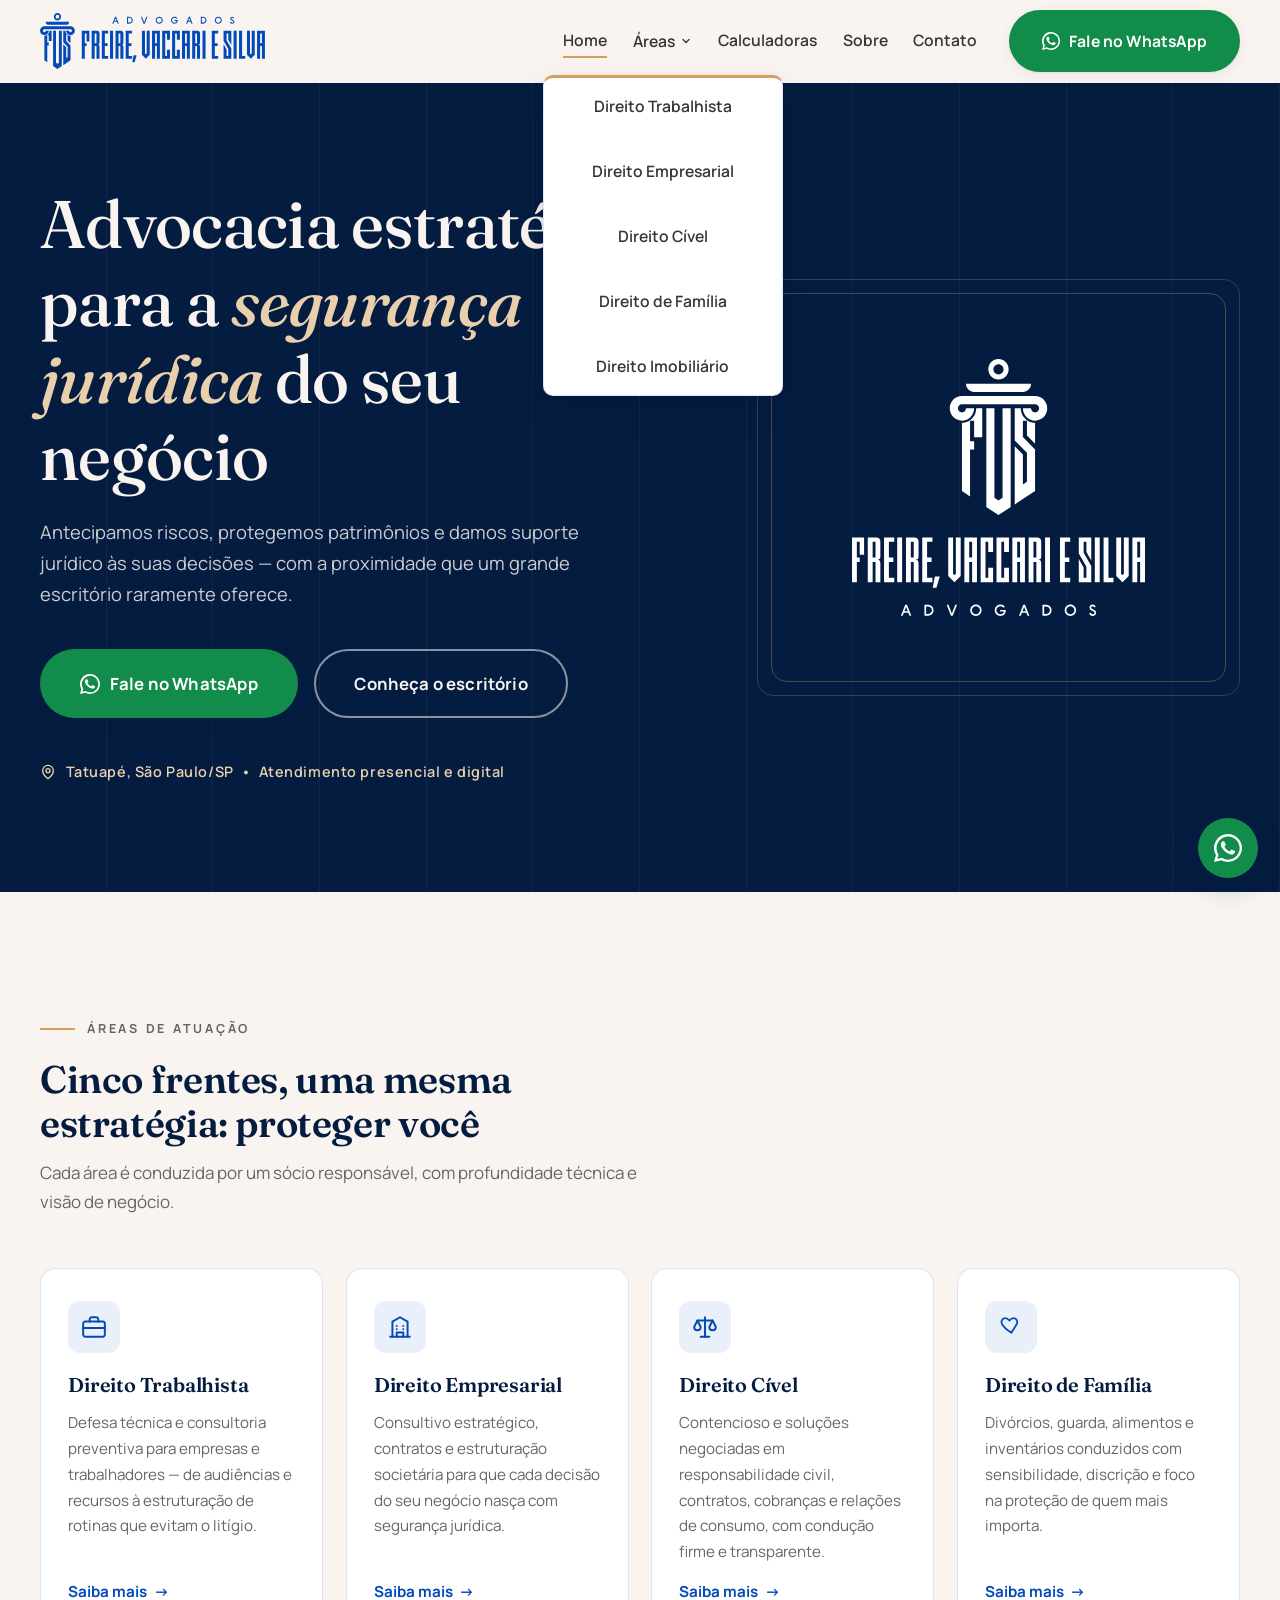
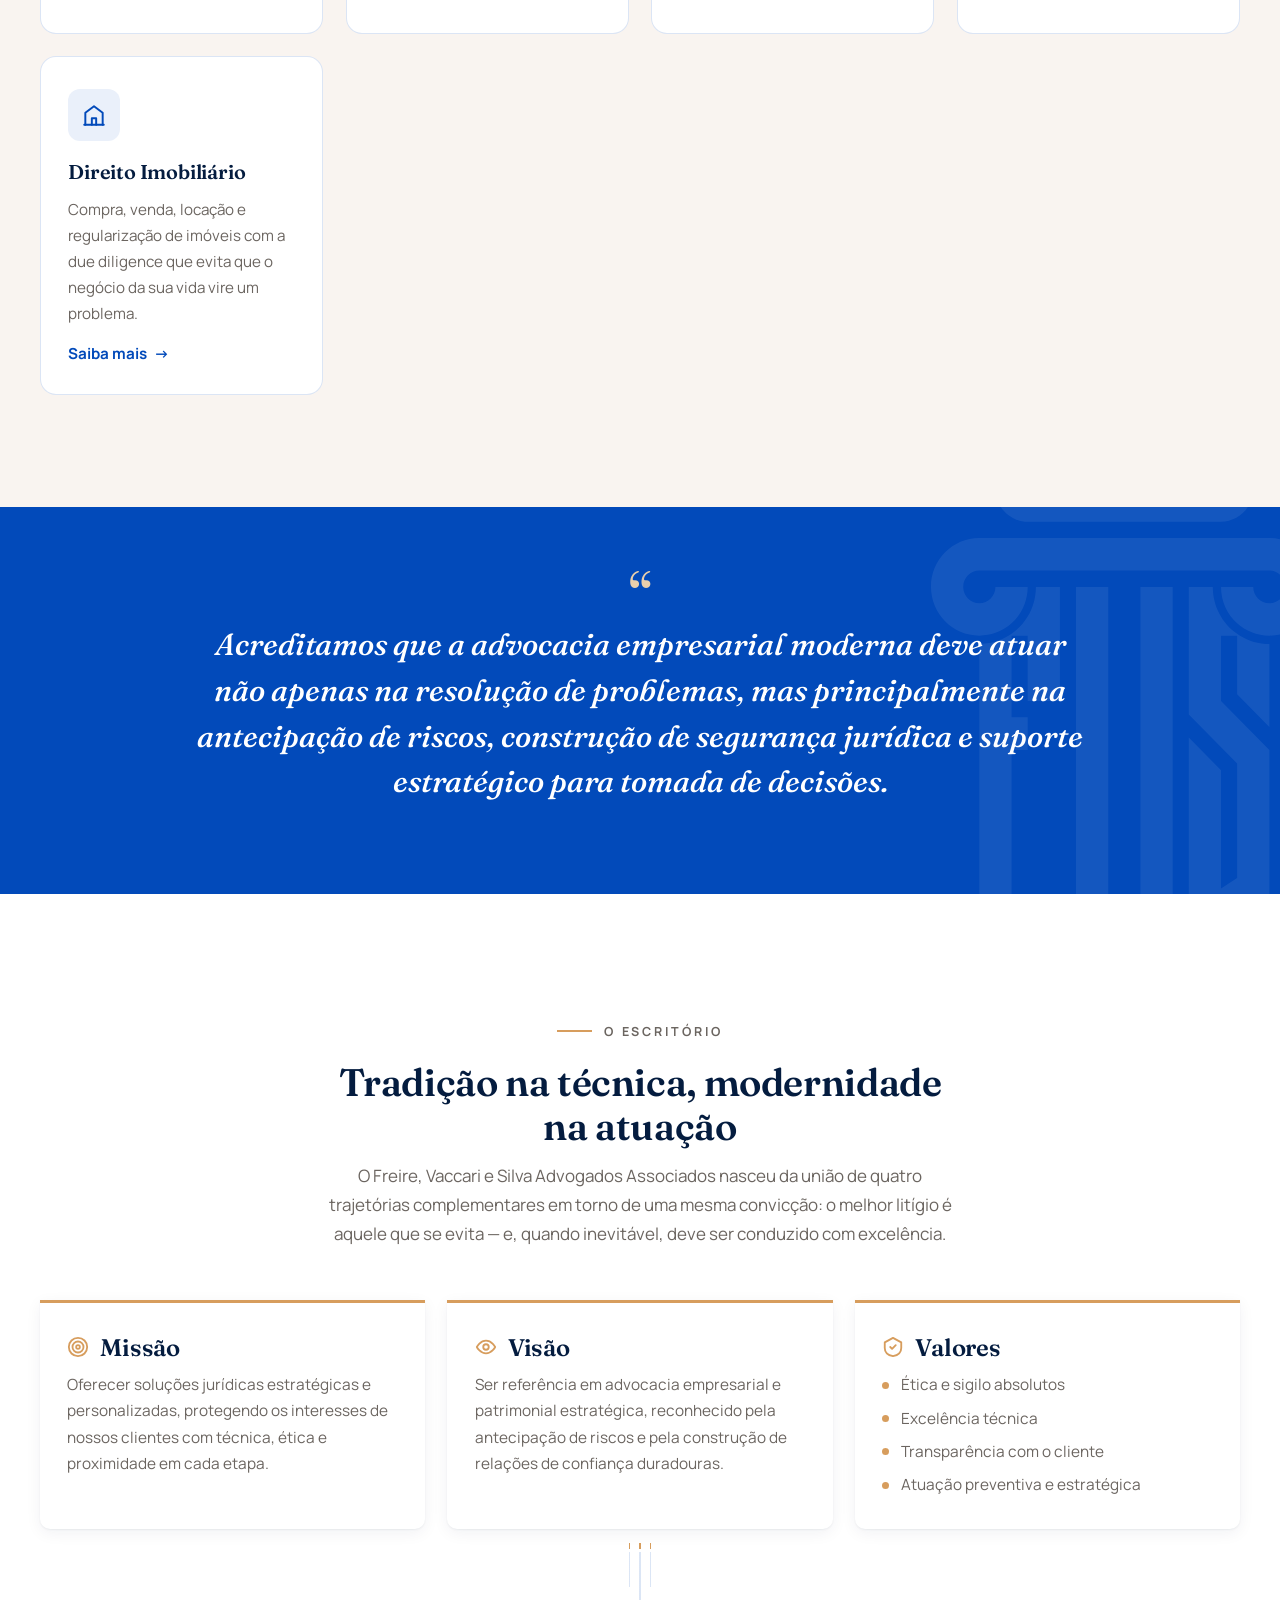
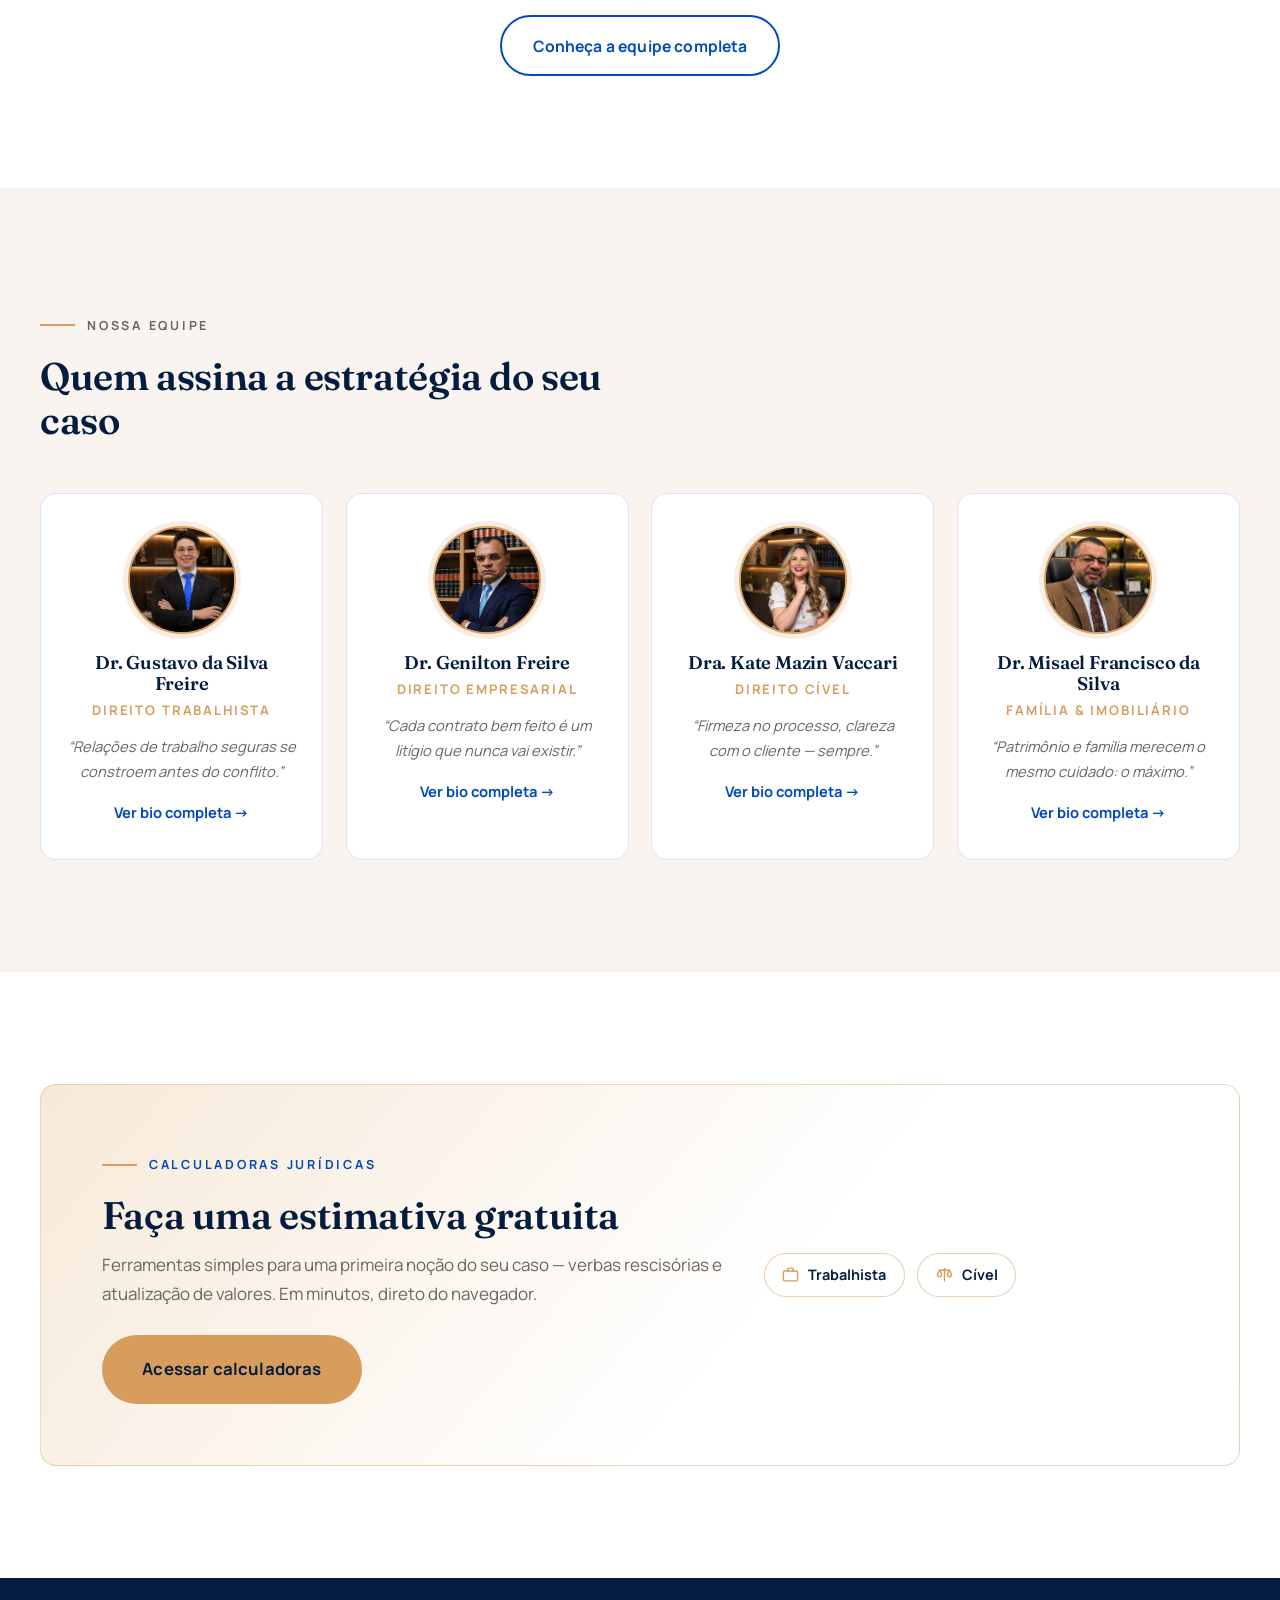
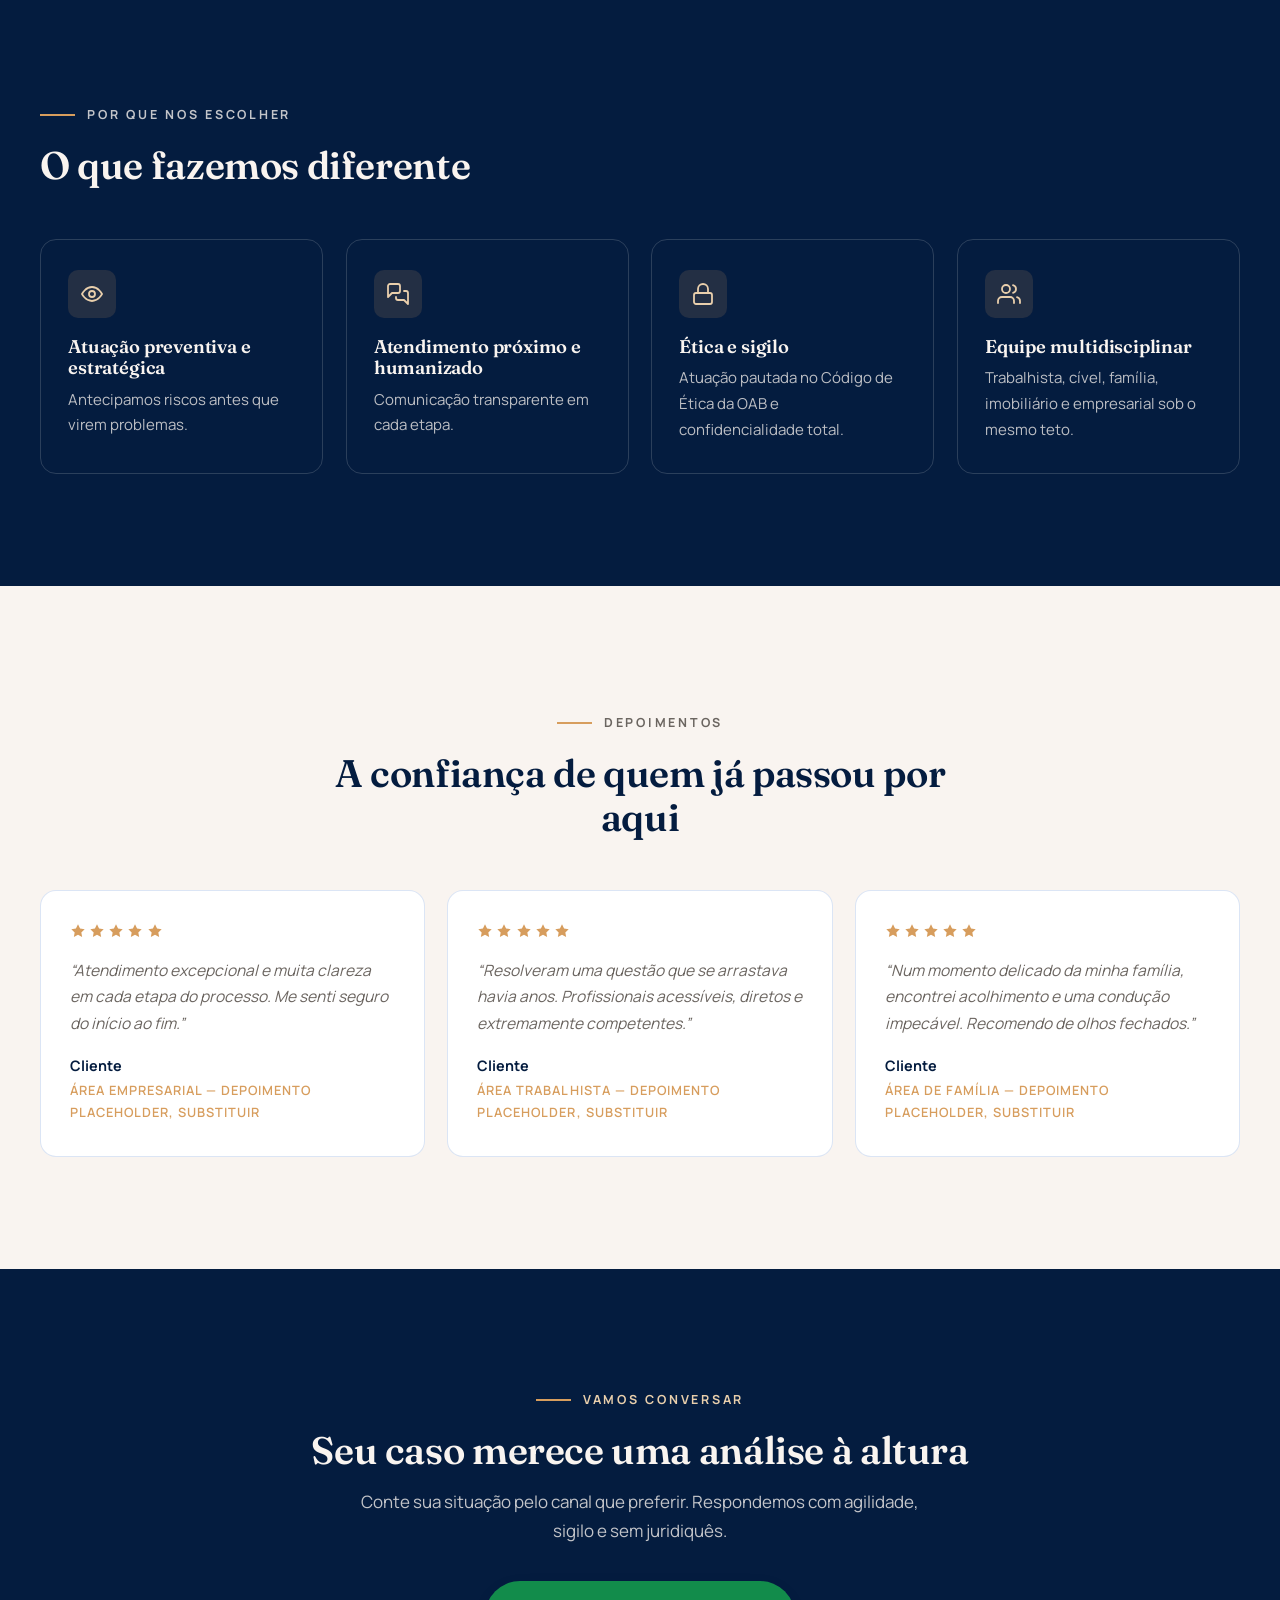
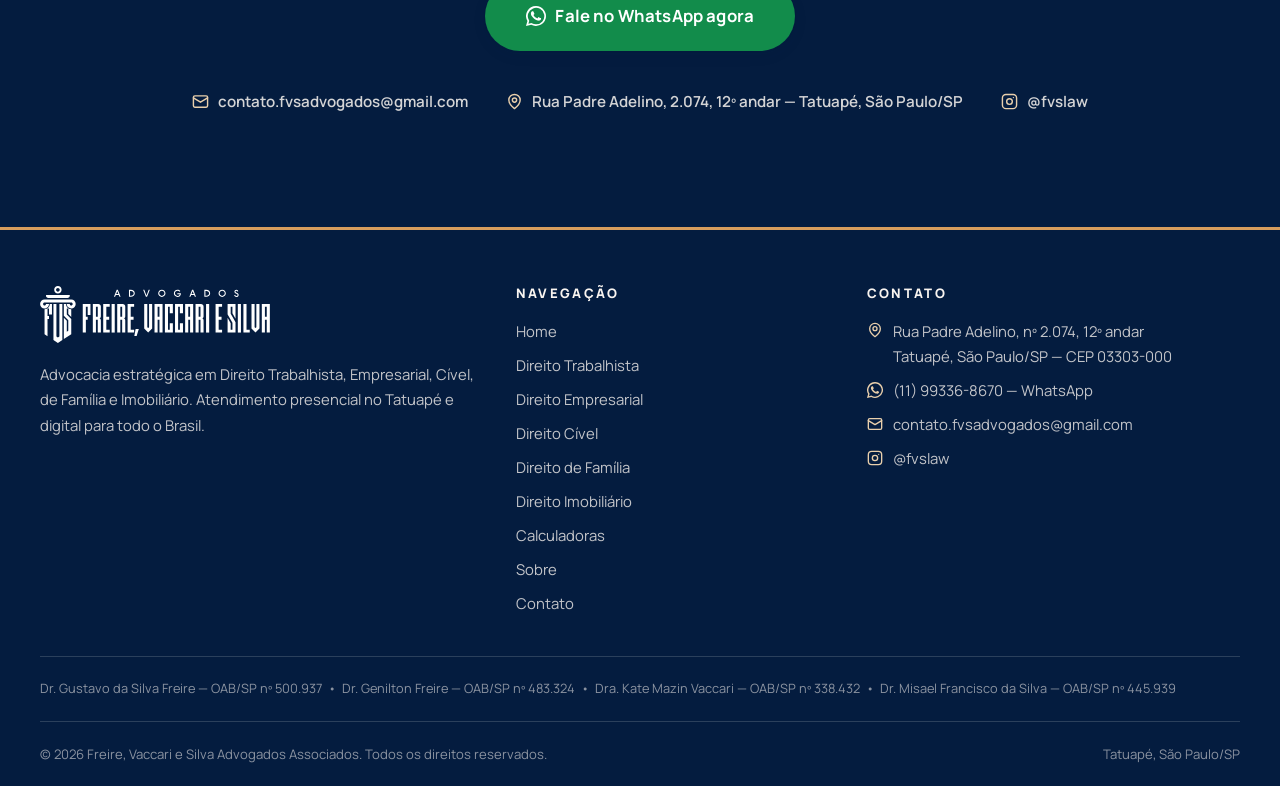
==== commit 032c5c54: "Add files via upload" ====
--- a/index.html
+++ b/index.html
@@ -258,7 +258,7 @@
           <div>
             <p class="eyebrow">Calculadoras jurídicas</p>
             <h2>Faça uma estimativa gratuita</h2>
-            <p style="margin:.9rem 0 1.6rem; color:var(--ink-500);">Ferramentas simples para uma primeira noção do seu caso — verbas rescisórias, atualização de valores e proximidade da aposentadoria. Em minutos, direto do navegador.</p>
+            <p style="margin:.9rem 0 1.6rem; color:var(--ink-500);">Ferramentas simples para uma primeira noção do seu caso — verbas rescisórias e atualização de valores. Em minutos, direto do navegador.</p>
             <a class="btn btn--gold btn--lg" href="calculadoras.html">Acessar calculadoras</a>
           </div>
           <div class="badges">
@@ -269,10 +269,6 @@
             <span class="calc-badge">
               <svg width="17" height="17" viewBox="0 0 24 24" fill="none" stroke="currentColor" stroke-width="2" stroke-linecap="round" stroke-linejoin="round" aria-hidden="true"><path d="M12 3v18"/><path d="M5 6h14"/><path d="M5 6 2 12c0 1.7 1.3 3 3 3s3-1.3 3-3L5 6z"/><path d="m19 6-3 6c0 1.7 1.3 3 3 3s3-1.3 3-3l-3-6z"/></svg>
               Cível
-            </span>
-            <span class="calc-badge">
-              <svg width="17" height="17" viewBox="0 0 24 24" fill="none" stroke="currentColor" stroke-width="2" stroke-linecap="round" stroke-linejoin="round" aria-hidden="true"><circle cx="12" cy="12" r="10"/><path d="M12 6v6l4 2"/></svg>
-              Previdenciário
             </span>
           </div>
         </div>
@@ -430,7 +426,7 @@
         </div>
       </div>
       <div class="footer-oab">
-        Dr. Gustavo da Silva Freire — [OAB/SP nº XXXXX — substituir] &nbsp;•&nbsp; Dr. Genilton Freire — [OAB/SP nº XXXXX — substituir] &nbsp;•&nbsp; Dra. Kate Mazin Vaccari — [OAB/SP nº XXXXX — substituir] &nbsp;•&nbsp; Dr. Misael Francisco da Silva — [OAB/SP nº XXXXX — substituir]
+        Dr. Gustavo da Silva Freire — OAB/SP nº 500.937 &nbsp;•&nbsp; Dr. Genilton Freire — OAB/SP nº 483.324 &nbsp;•&nbsp; Dra. Kate Mazin Vaccari — OAB/SP nº 338.432 &nbsp;•&nbsp; Dr. Misael Francisco da Silva — OAB/SP nº 445.939
       </div>
       <div class="footer-bottom">
         <span>© <span id="current-year">2026</span> Freire, Vaccari e Silva Advogados Associados. Todos os direitos reservados.</span>
--- a/assets/css/style.css
+++ b/assets/css/style.css
@@ -265,6 +265,18 @@
   gap: .1rem;
 }
 .has-dropdown.is-open .dropdown { display: flex; }
+/* Ponte invisível que cobre o vão de 14px entre "Áreas" e o menu suspenso,
+   para o hover não ser interrompido ao mover o cursor (só no desktop). */
+@media (min-width: 861px) {
+  .dropdown::before {
+    content: "";
+    position: absolute;
+    top: -16px;
+    left: 0;
+    right: 0;
+    height: 16px;
+  }
+}
 .dropdown a {
   display: block;
   padding: .6rem .9rem;
@@ -960,7 +972,10 @@
     position: fixed;
     top: var(--header-h);
     left: 0; right: 0;
-    bottom: 0;
+    /* altura explícita: o backdrop-filter do header cria um containing block
+       para elementos fixed, então bottom:0 colapsaria o painel. */
+    height: calc(100vh - var(--header-h));
+    height: calc(100dvh - var(--header-h));
     background: var(--paper);
     border-top: 1px solid var(--line);
     flex-direction: column;
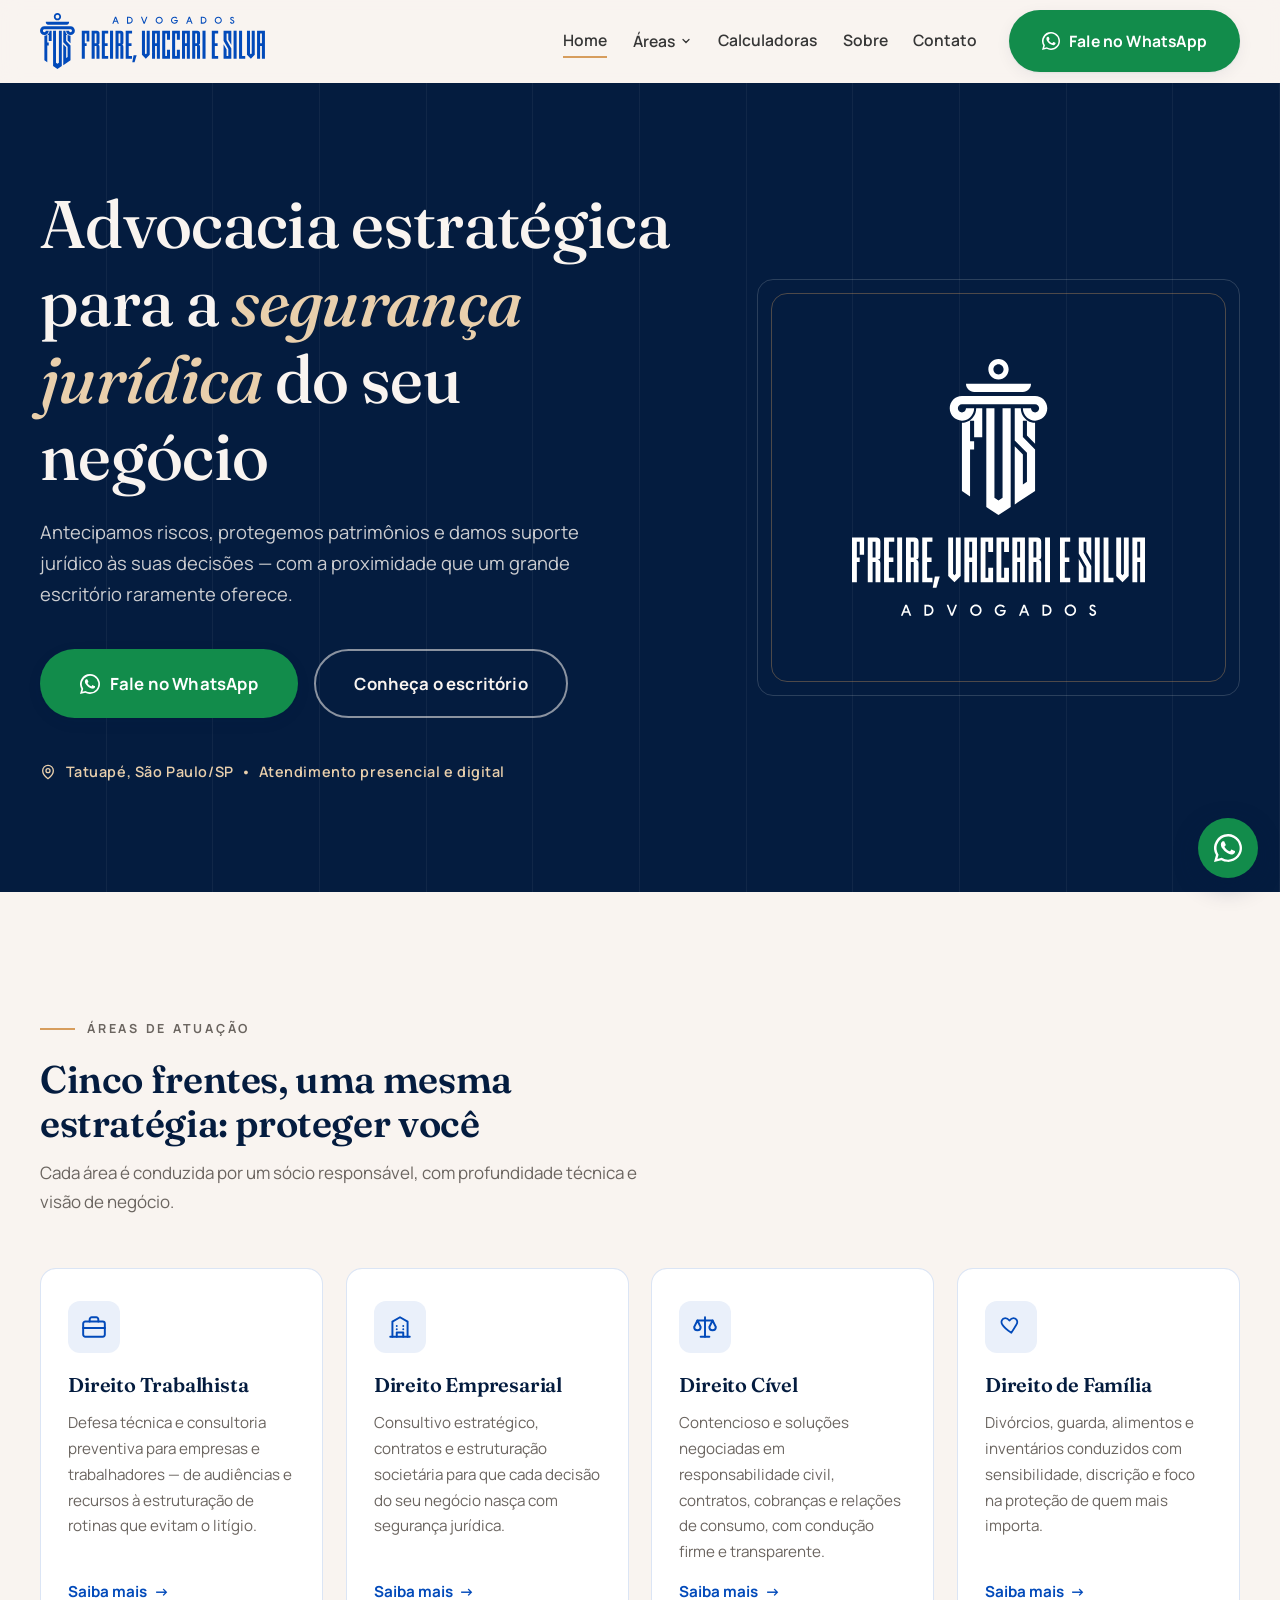
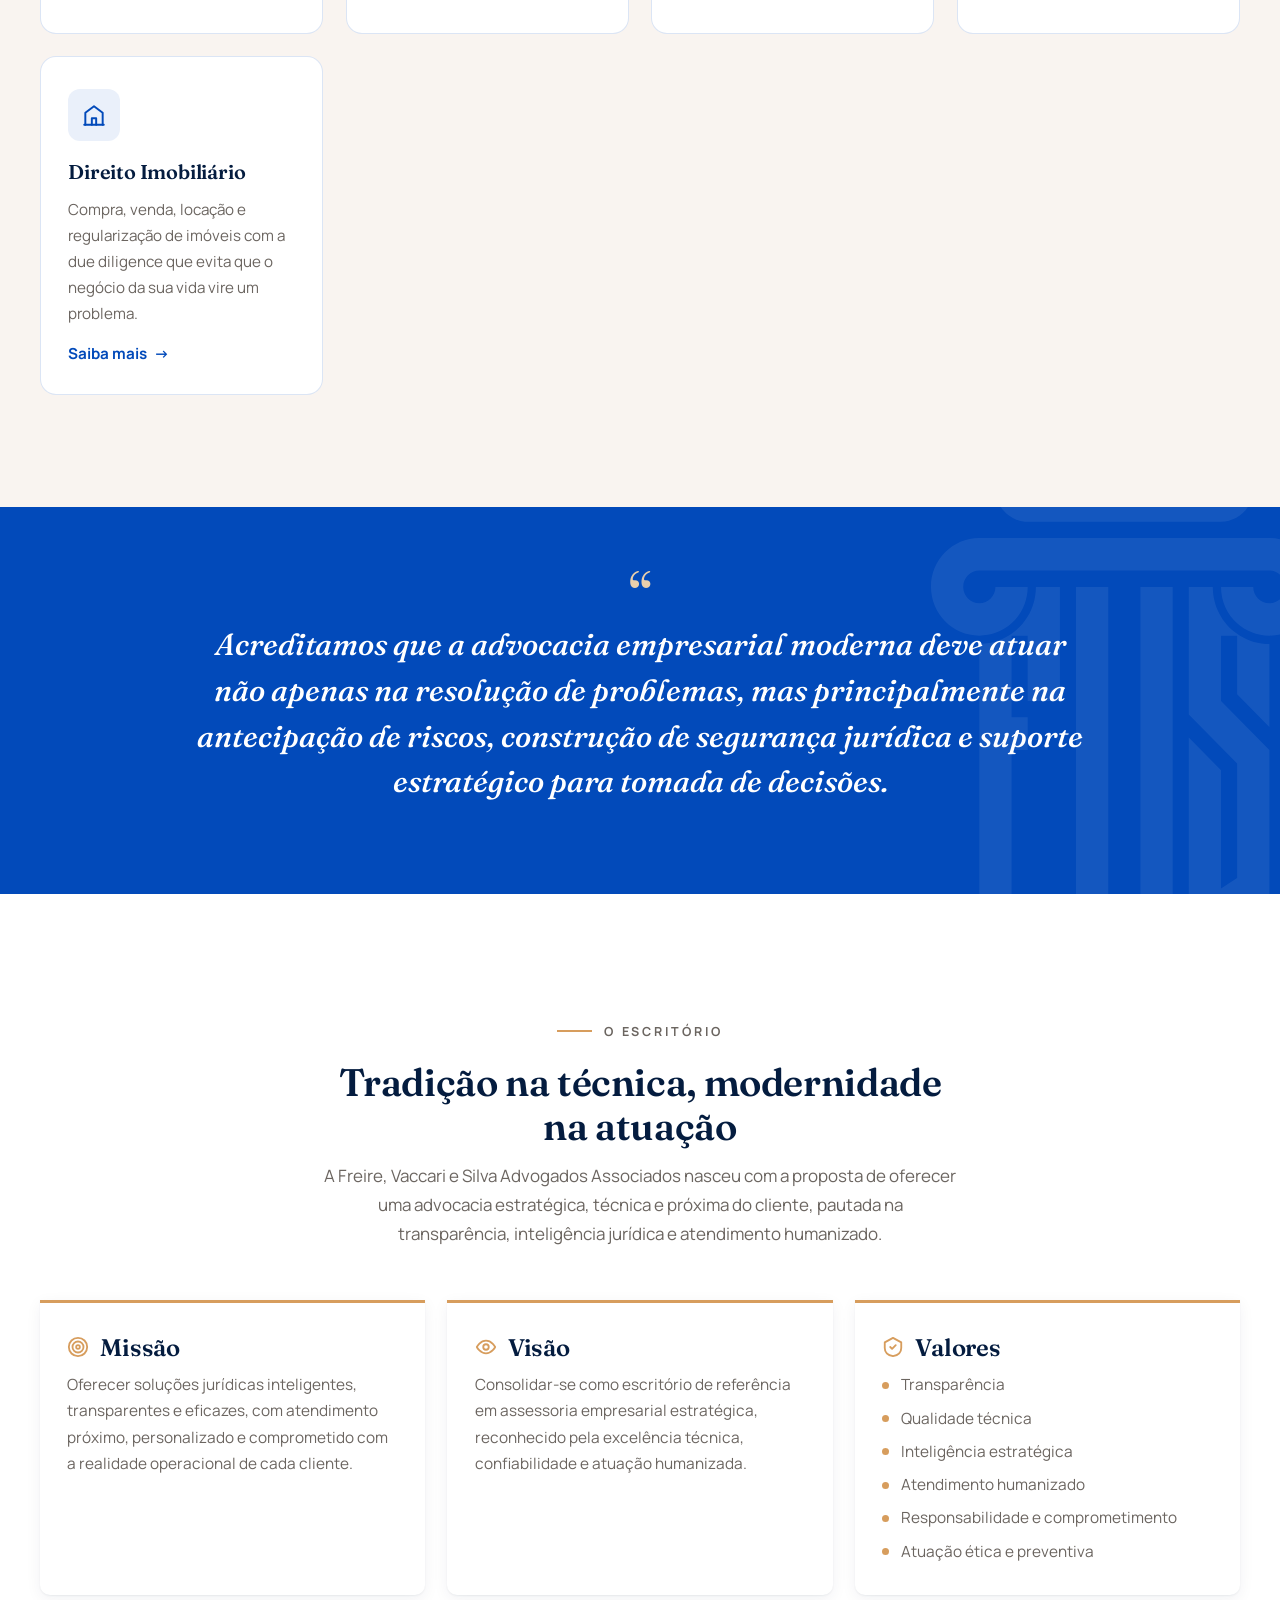
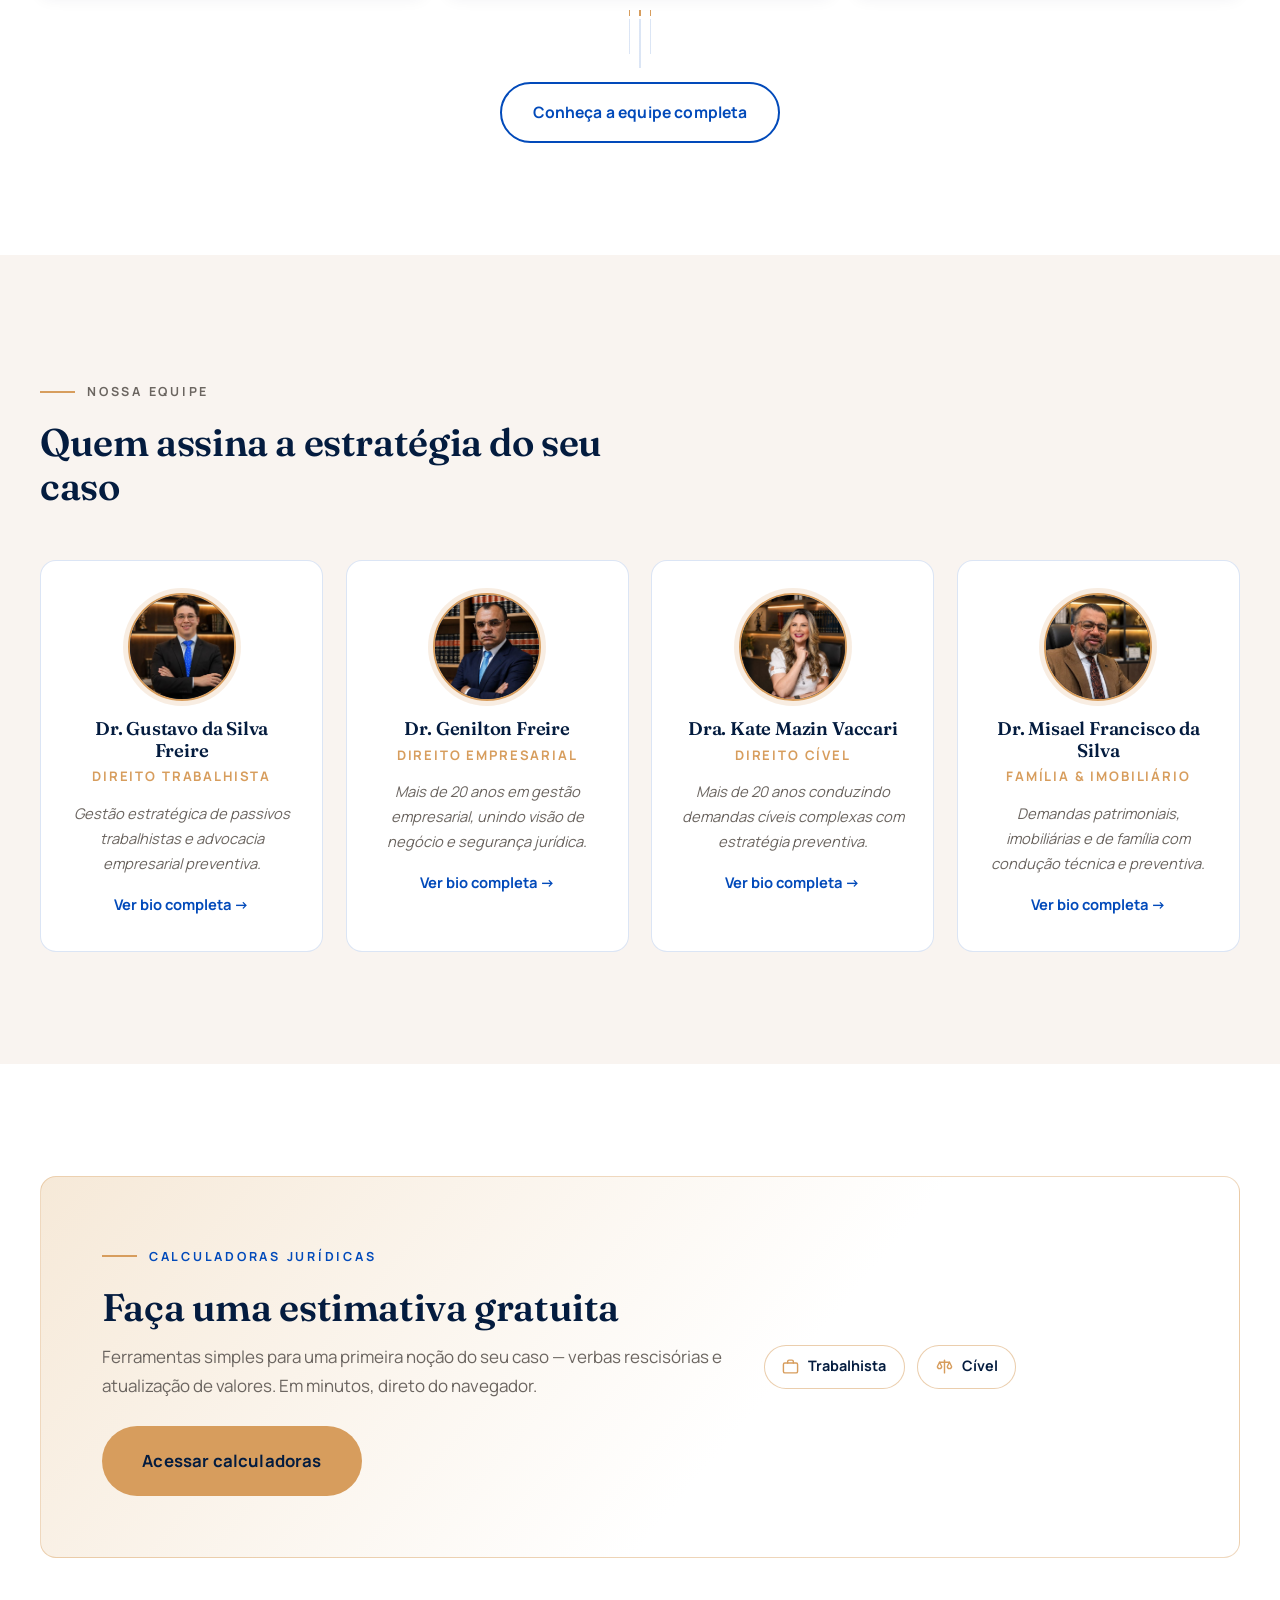
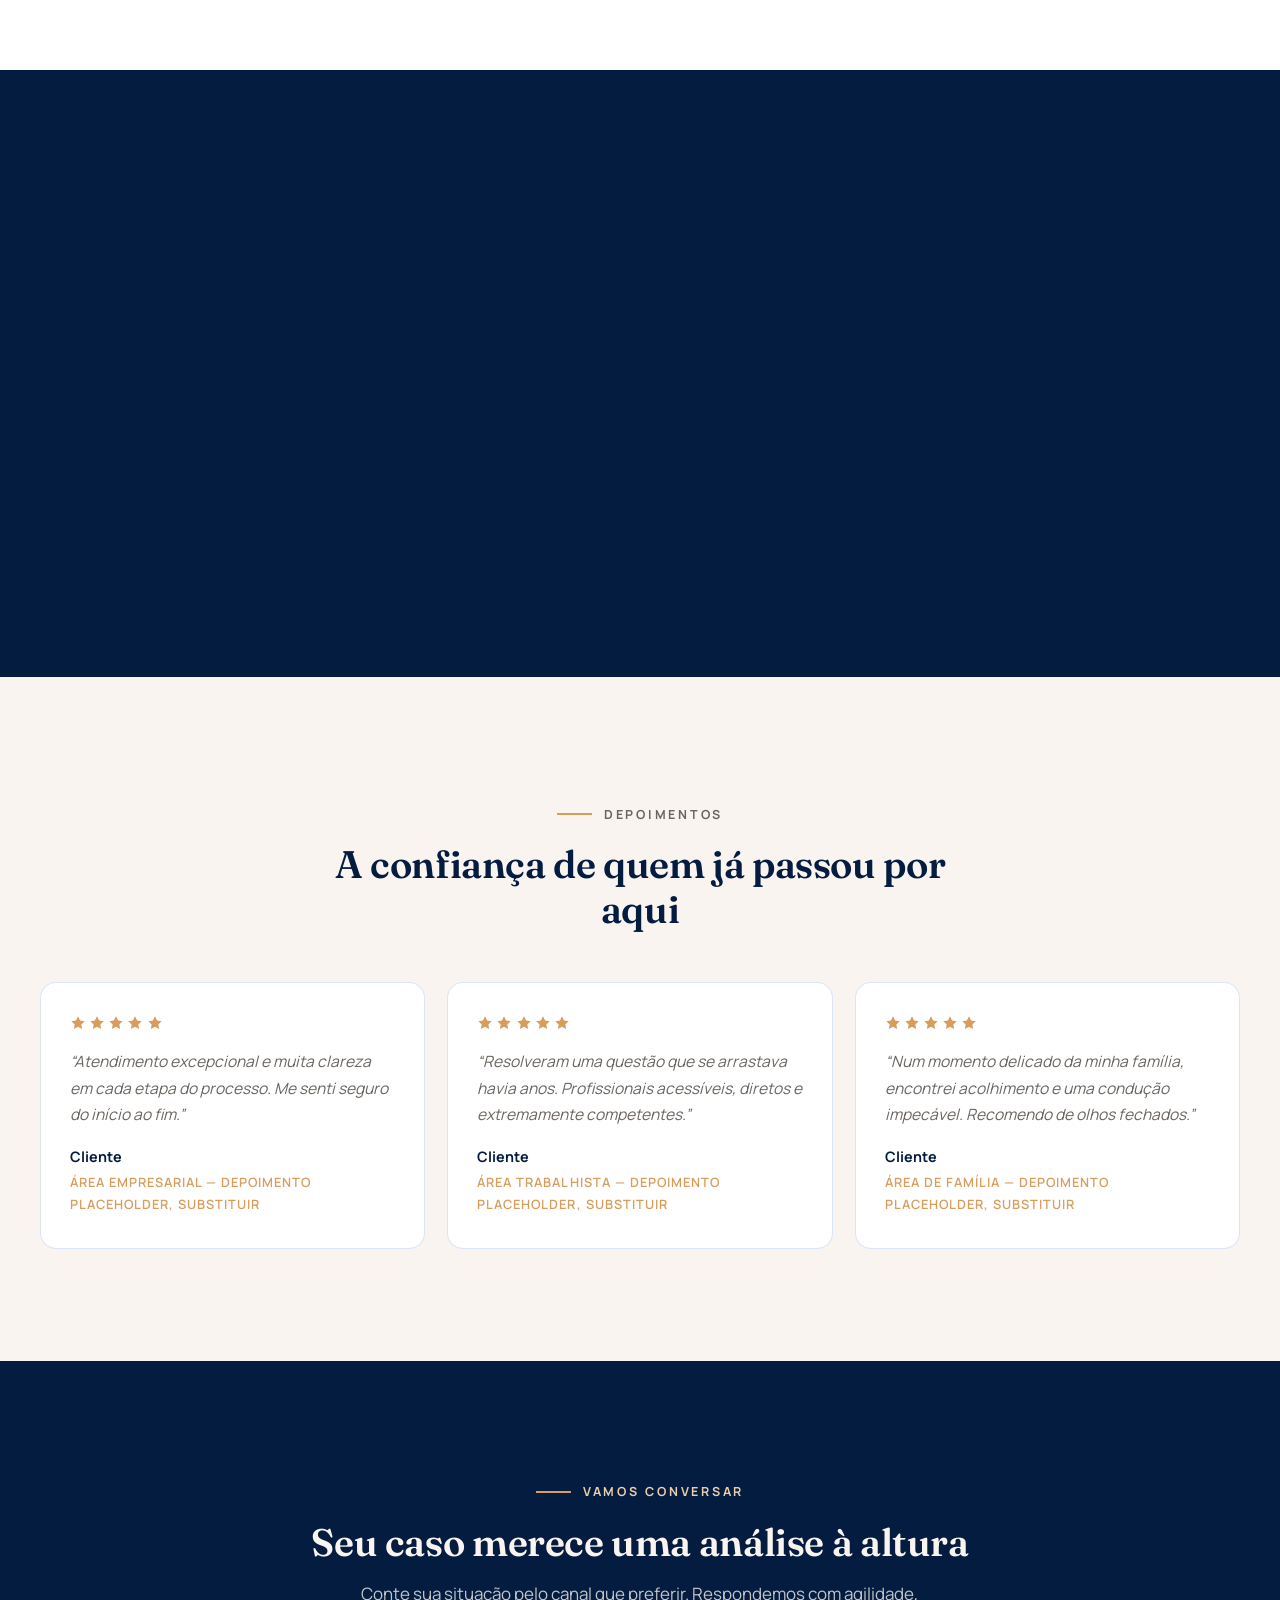
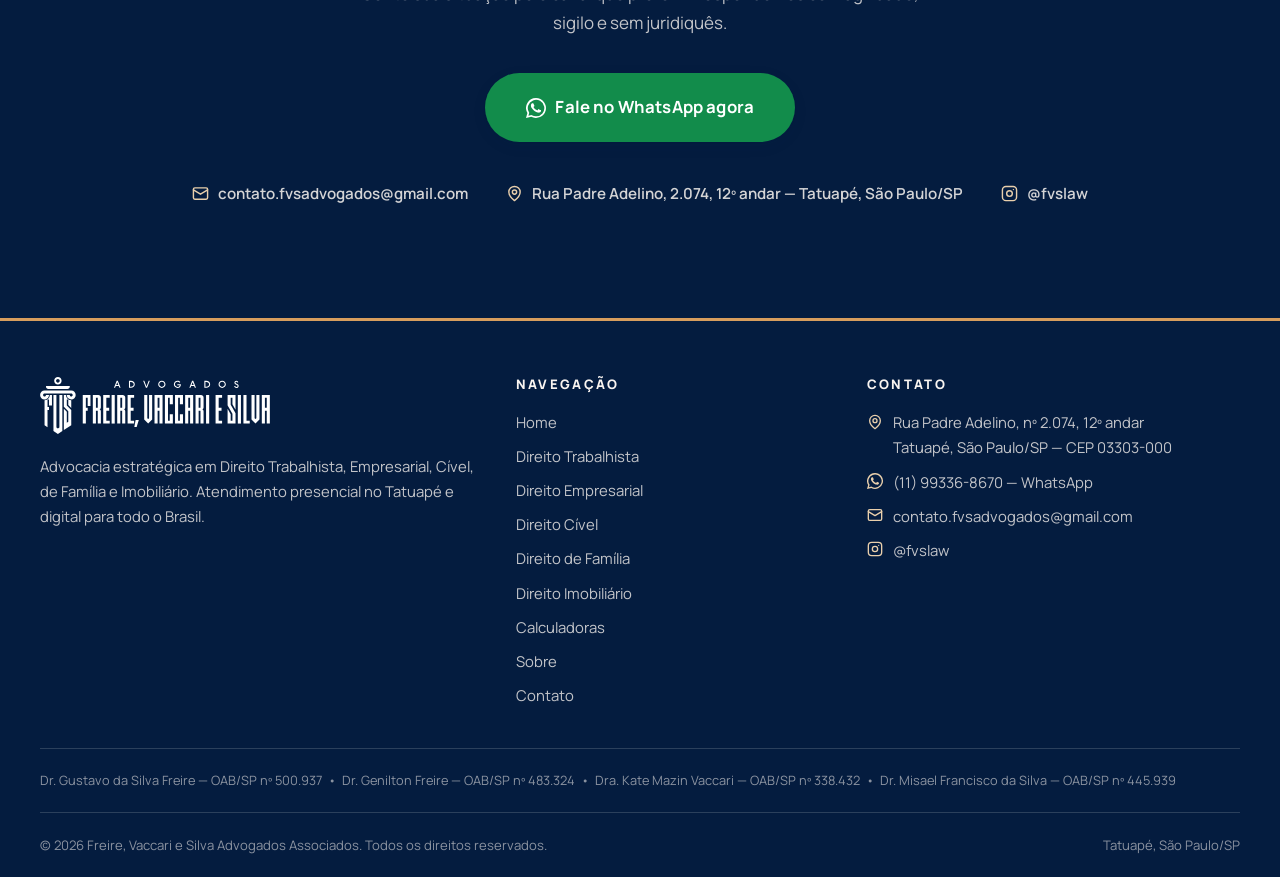
==== commit 7084c8f2: "Add files via upload" ====
--- a/index.html
+++ b/index.html
@@ -163,8 +163,7 @@
         <div class="section-head section-head--center reveal">
           <p class="eyebrow">O escritório</p>
           <h2>Tradição na técnica, modernidade na atuação</h2>
-          <!-- SUBSTITUIR: resumo oficial da Apresentação Institucional (Seção I) -->
-          <p>O Freire, Vaccari e Silva Advogados Associados nasceu da união de quatro trajetórias complementares em torno de uma mesma convicção: o melhor litígio é aquele que se evita — e, quando inevitável, deve ser conduzido com excelência.</p>
+          <p>A Freire, Vaccari e Silva Advogados Associados nasceu com a proposta de oferecer uma advocacia estratégica, técnica e próxima do cliente, pautada na transparência, inteligência jurídica e atendimento humanizado.</p>
         </div>
 
         <div class="mvv-grid">
@@ -173,28 +172,27 @@
               <svg width="22" height="22" viewBox="0 0 24 24" fill="none" stroke="currentColor" stroke-width="2" stroke-linecap="round" stroke-linejoin="round" aria-hidden="true"><circle cx="12" cy="12" r="10"/><circle cx="12" cy="12" r="6"/><circle cx="12" cy="12" r="2"/></svg>
               Missão
             </h3>
-            <!-- SUBSTITUIR: texto oficial da Missão -->
-            <p>Oferecer soluções jurídicas estratégicas e personalizadas, protegendo os interesses de nossos clientes com técnica, ética e proximidade em cada etapa.</p>
+            <p>Oferecer soluções jurídicas inteligentes, transparentes e eficazes, com atendimento próximo, personalizado e comprometido com a realidade operacional de cada cliente.</p>
           </div>
           <div class="mvv-item reveal reveal-delay-1">
             <h3>
               <svg width="22" height="22" viewBox="0 0 24 24" fill="none" stroke="currentColor" stroke-width="2" stroke-linecap="round" stroke-linejoin="round" aria-hidden="true"><path d="M2 12s3.5-7 10-7 10 7 10 7-3.5 7-10 7-10-7-10-7Z"/><circle cx="12" cy="12" r="3"/></svg>
               Visão
             </h3>
-            <!-- SUBSTITUIR: texto oficial da Visão -->
-            <p>Ser referência em advocacia empresarial e patrimonial estratégica, reconhecido pela antecipação de riscos e pela construção de relações de confiança duradouras.</p>
+            <p>Consolidar-se como escritório de referência em assessoria empresarial estratégica, reconhecido pela excelência técnica, confiabilidade e atuação humanizada.</p>
           </div>
           <div class="mvv-item reveal reveal-delay-2">
             <h3>
               <svg width="22" height="22" viewBox="0 0 24 24" fill="none" stroke="currentColor" stroke-width="2" stroke-linecap="round" stroke-linejoin="round" aria-hidden="true"><path d="M12 2 3 7v6c0 5 4 8 9 9 5-1 9-4 9-9V7l-9-5z"/><path d="m9 12 2 2 4-4"/></svg>
               Valores
             </h3>
-            <!-- SUBSTITUIR: texto oficial dos Valores -->
             <ul>
-              <li>Ética e sigilo absolutos</li>
-              <li>Excelência técnica</li>
-              <li>Transparência com o cliente</li>
-              <li>Atuação preventiva e estratégica</li>
+              <li>Transparência</li>
+              <li>Qualidade técnica</li>
+              <li>Inteligência estratégica</li>
+              <li>Atendimento humanizado</li>
+              <li>Responsabilidade e comprometimento</li>
+              <li>Atuação ética e preventiva</li>
             </ul>
           </div>
         </div>
@@ -220,7 +218,7 @@
             <img class="avatar" src="assets/images/team/gustavo-freire.jpg" alt="Dr. Gustavo da Silva Freire" width="108" height="108" loading="lazy">
             <h3>Dr. Gustavo da Silva Freire</h3>
             <p class="role">Direito Trabalhista</p>
-            <p class="tagline">“Relações de trabalho seguras se constroem antes do conflito.”</p>
+            <p class="tagline">Gestão estratégica de passivos trabalhistas e advocacia empresarial preventiva.</p>
             <a class="card-link" href="sobre.html#gustavo">Ver bio completa →</a>
           </article>
 
@@ -228,7 +226,7 @@
             <img class="avatar" src="assets/images/team/genilton-freire.jpg" alt="Dr. Genilton Freire" width="108" height="108" loading="lazy">
             <h3>Dr. Genilton Freire</h3>
             <p class="role">Direito Empresarial</p>
-            <p class="tagline">“Cada contrato bem feito é um litígio que nunca vai existir.”</p>
+            <p class="tagline">Mais de 20 anos em gestão empresarial, unindo visão de negócio e segurança jurídica.</p>
             <a class="card-link" href="sobre.html#genilton">Ver bio completa →</a>
           </article>
 
@@ -236,7 +234,7 @@
             <img class="avatar" src="assets/images/team/kate-vaccari.jpg" alt="Dra. Kate Mazin Vaccari" width="108" height="108" loading="lazy">
             <h3>Dra. Kate Mazin Vaccari</h3>
             <p class="role">Direito Cível</p>
-            <p class="tagline">“Firmeza no processo, clareza com o cliente — sempre.”</p>
+            <p class="tagline">Mais de 20 anos conduzindo demandas cíveis complexas com estratégia preventiva.</p>
             <a class="card-link" href="sobre.html#kate">Ver bio completa →</a>
           </article>
 
@@ -244,7 +242,7 @@
             <img class="avatar" src="assets/images/team/misael-silva.jpg" alt="Dr. Misael Francisco da Silva" width="108" height="108" loading="lazy">
             <h3>Dr. Misael Francisco da Silva</h3>
             <p class="role">Família &amp; Imobiliário</p>
-            <p class="tagline">“Patrimônio e família merecem o mesmo cuidado: o máximo.”</p>
+            <p class="tagline">Demandas patrimoniais, imobiliárias e de família com condução técnica e preventiva.</p>
             <a class="card-link" href="sobre.html#misael">Ver bio completa →</a>
           </article>
         </div>
--- a/assets/css/style.css
+++ b/assets/css/style.css
@@ -211,7 +211,10 @@
 .brand { flex: none; }
 .brand img { width: clamp(170px, 18vw, 225px); height: auto; }
 
-.main-nav ul {
+/* filho direto: NÃO deve atingir o <ul class="dropdown"> aninhado,
+   senão o descendente .main-nav ul (0,1,1) venceria .dropdown{display:none}
+   (0,1,0) e o menu suspenso ficaria sempre visível. */
+.main-nav > ul {
   display: flex;
   align-items: center;
   gap: clamp(1rem, 2vw, 2rem);
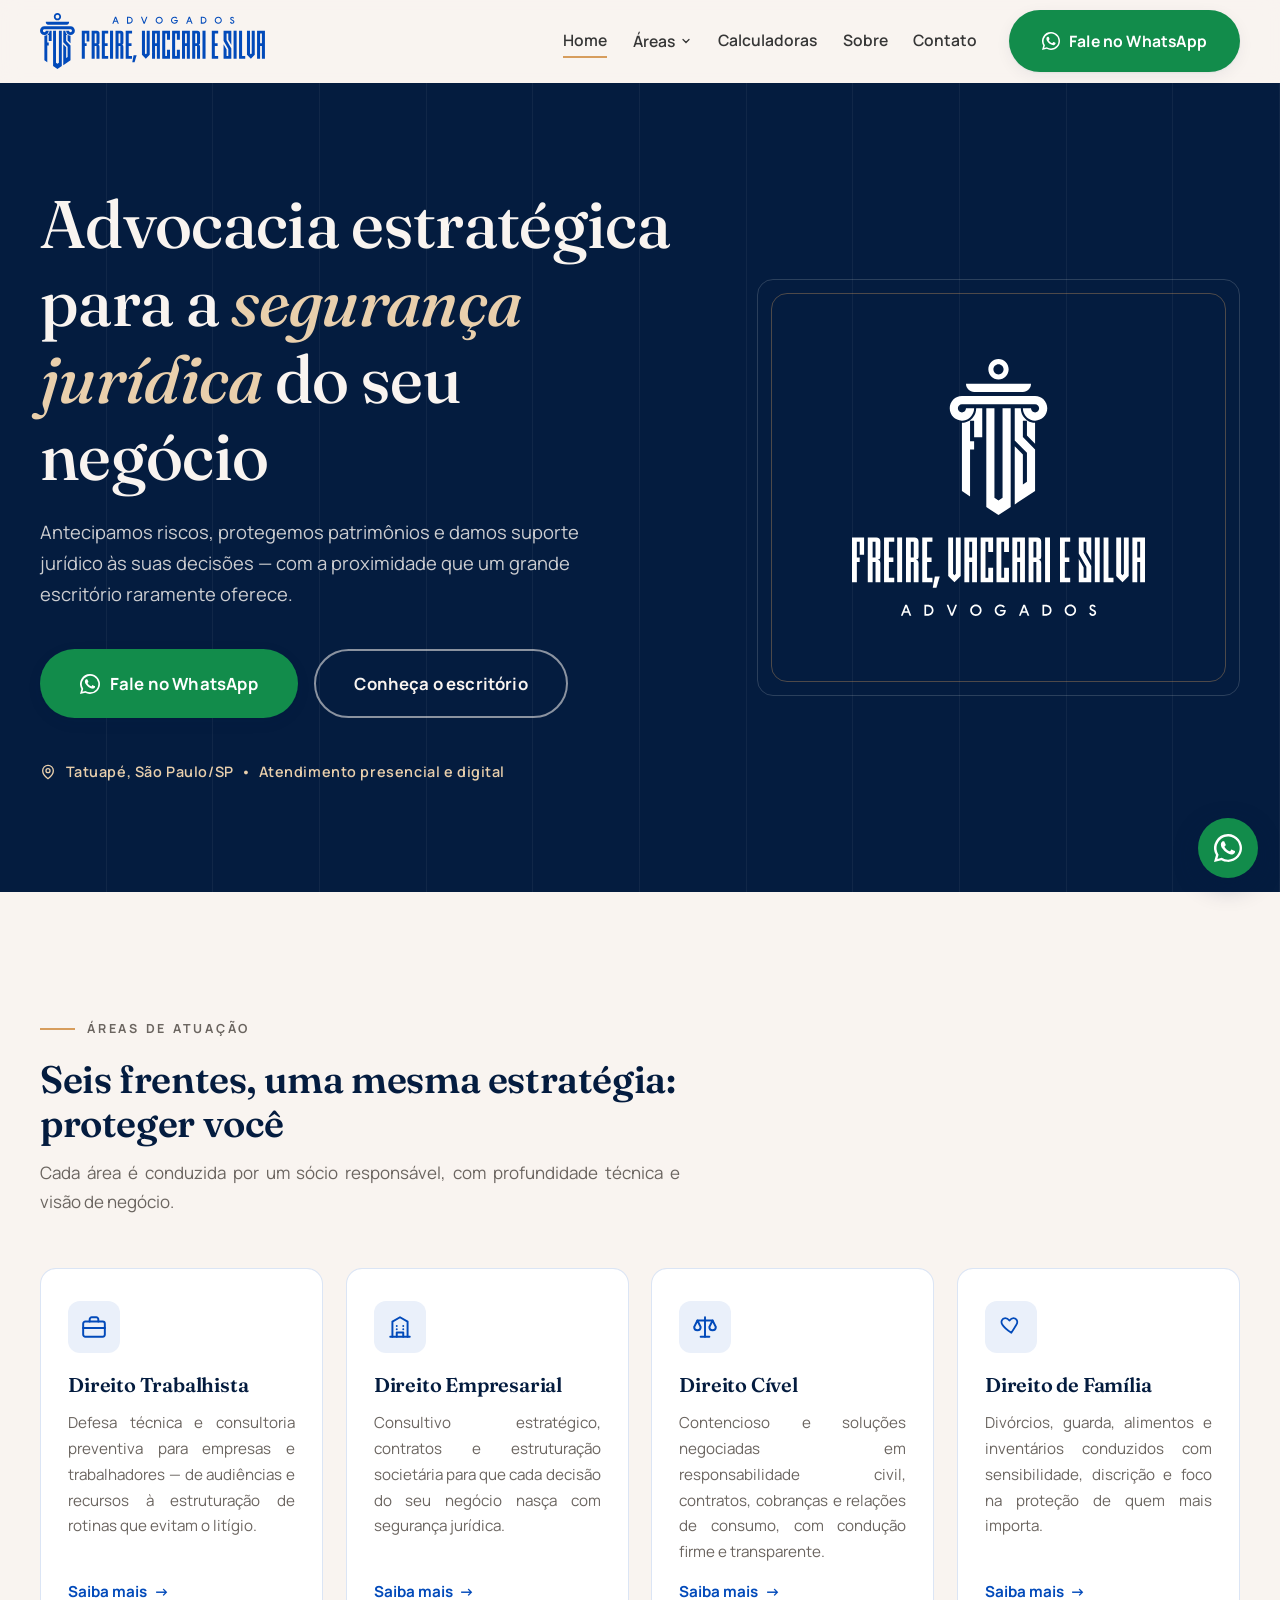
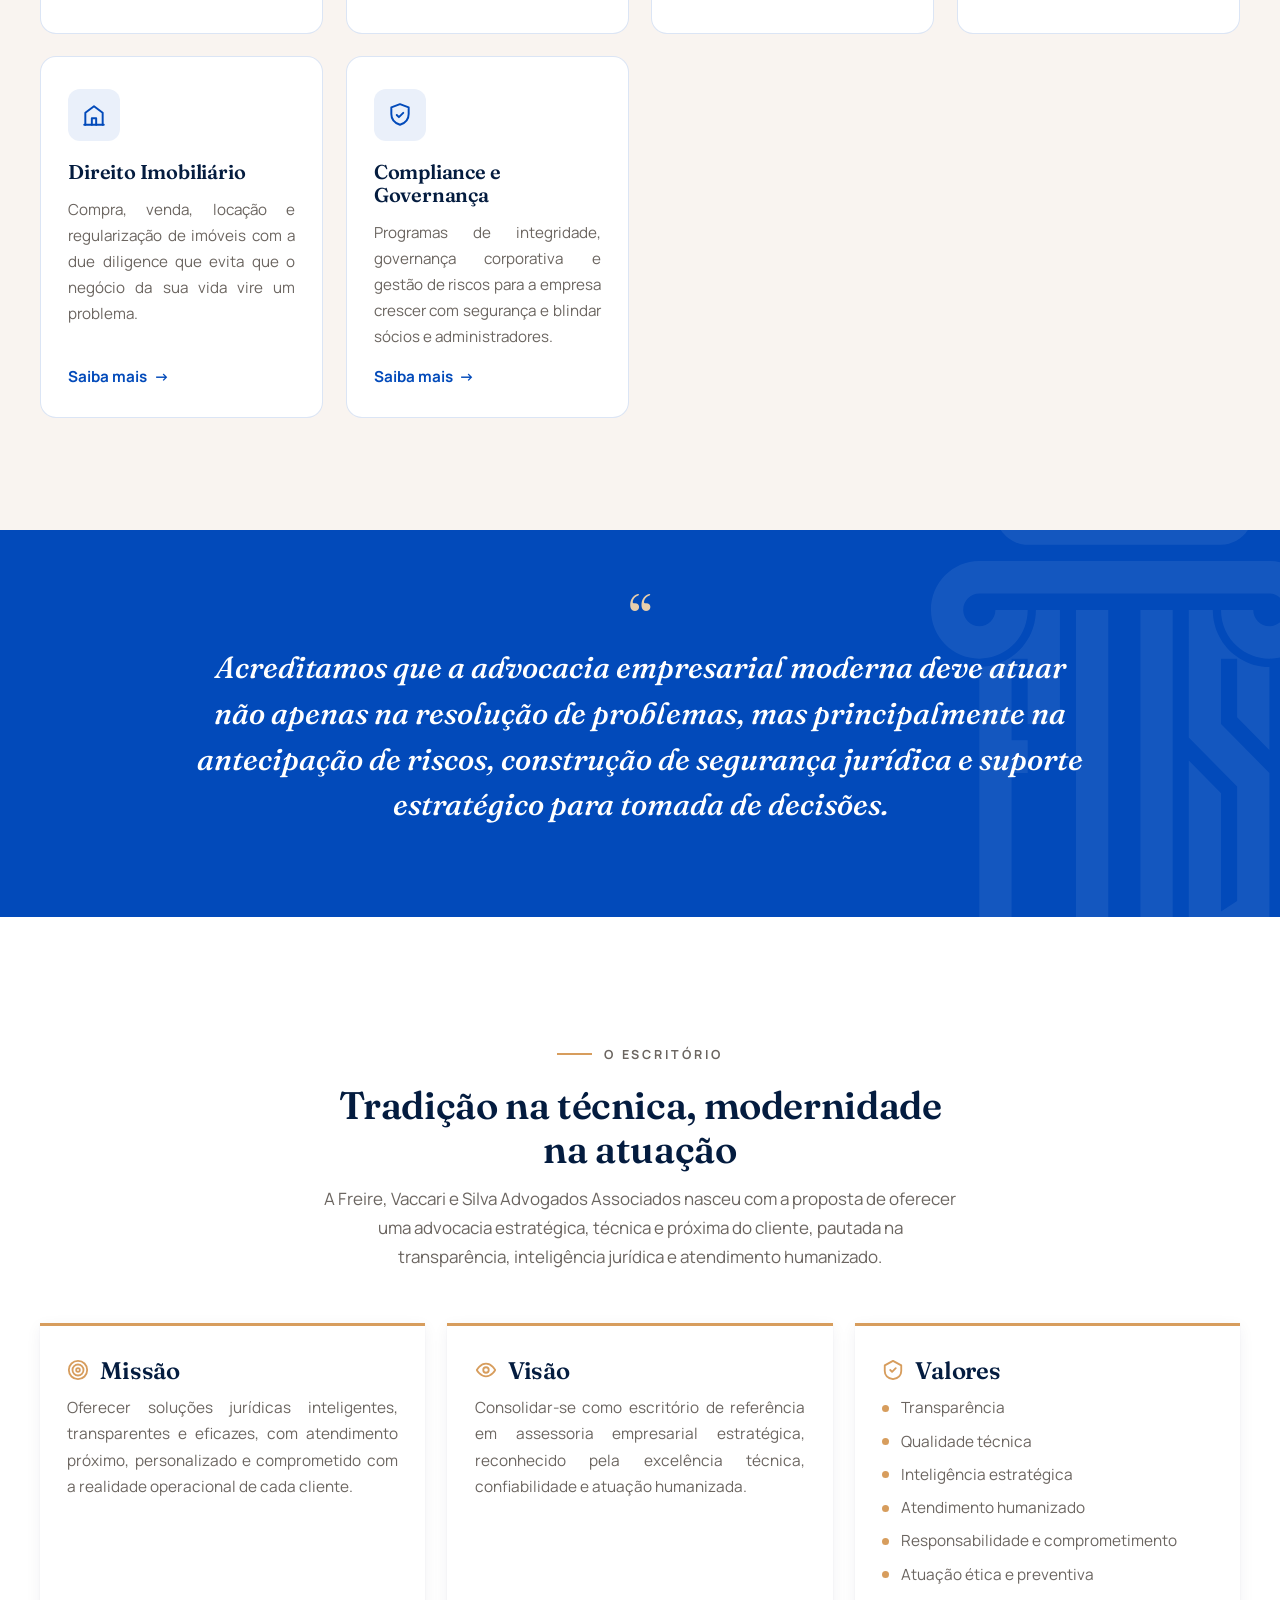
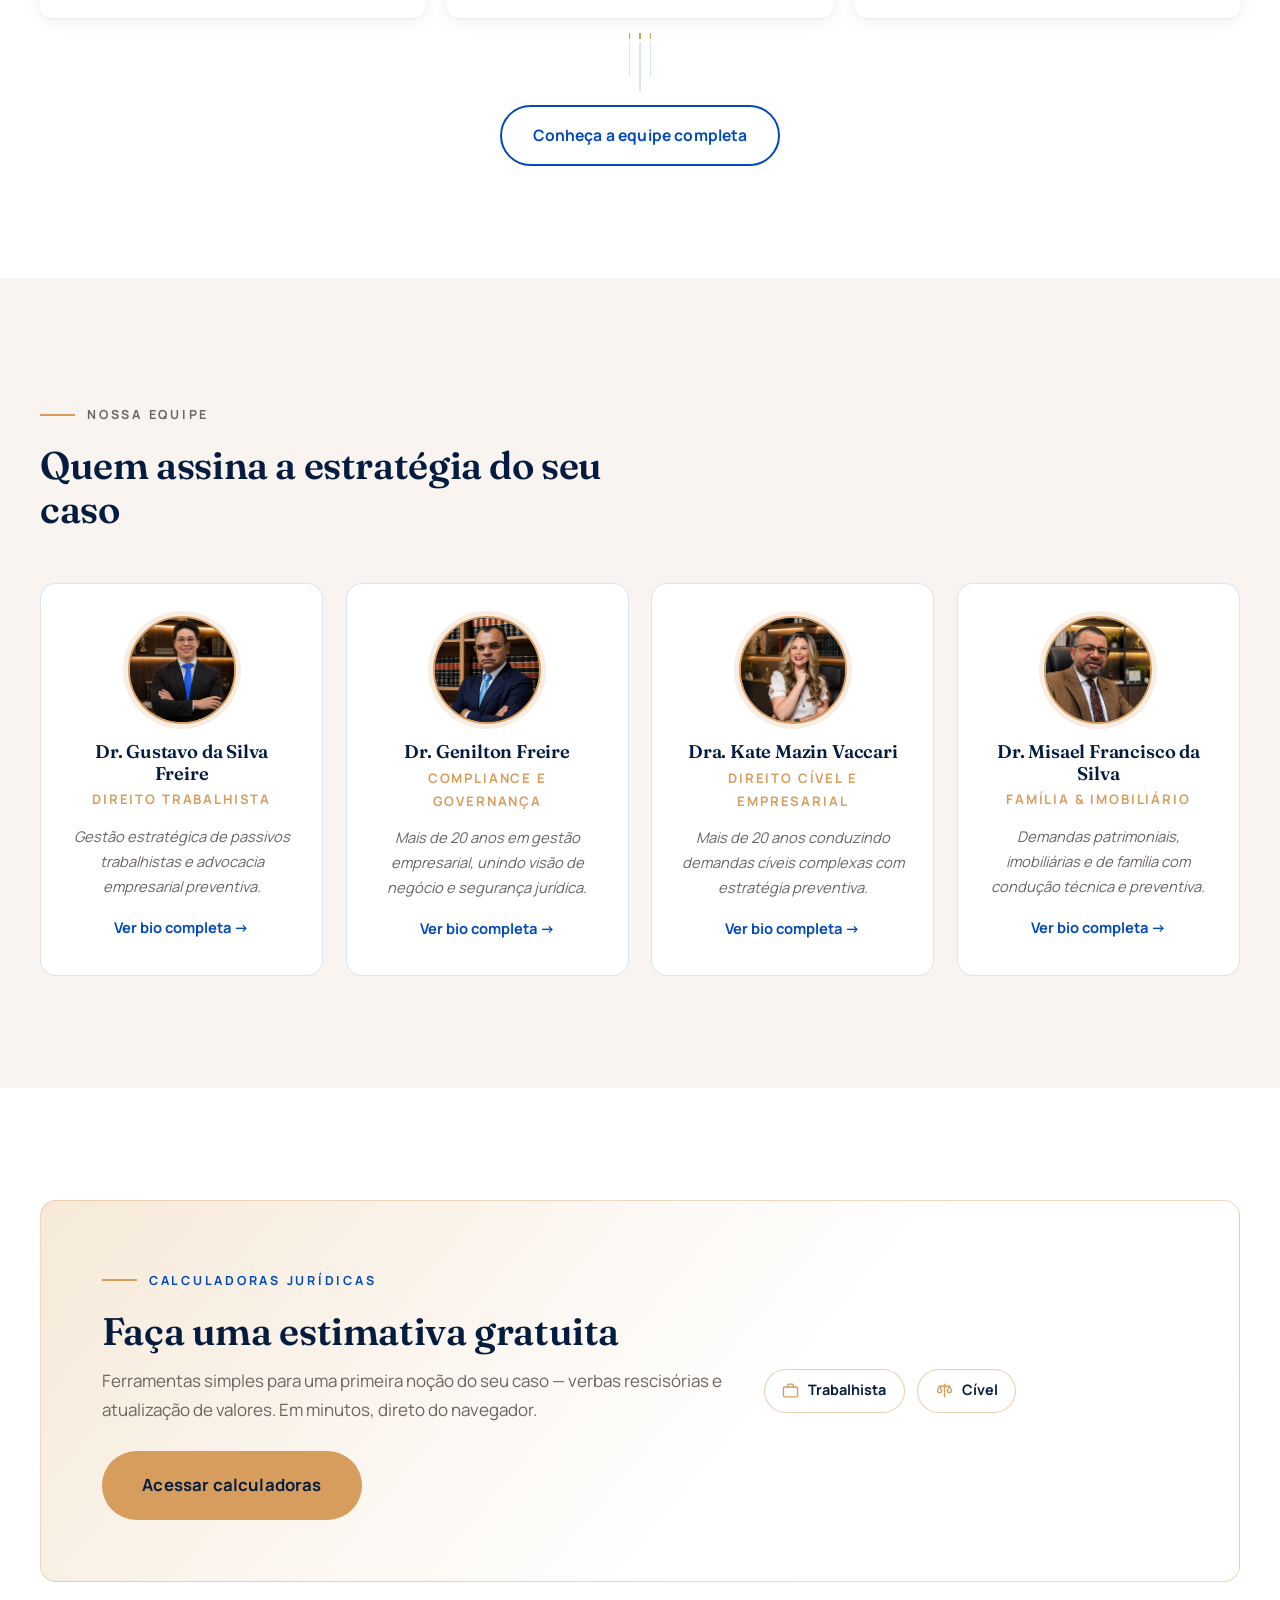
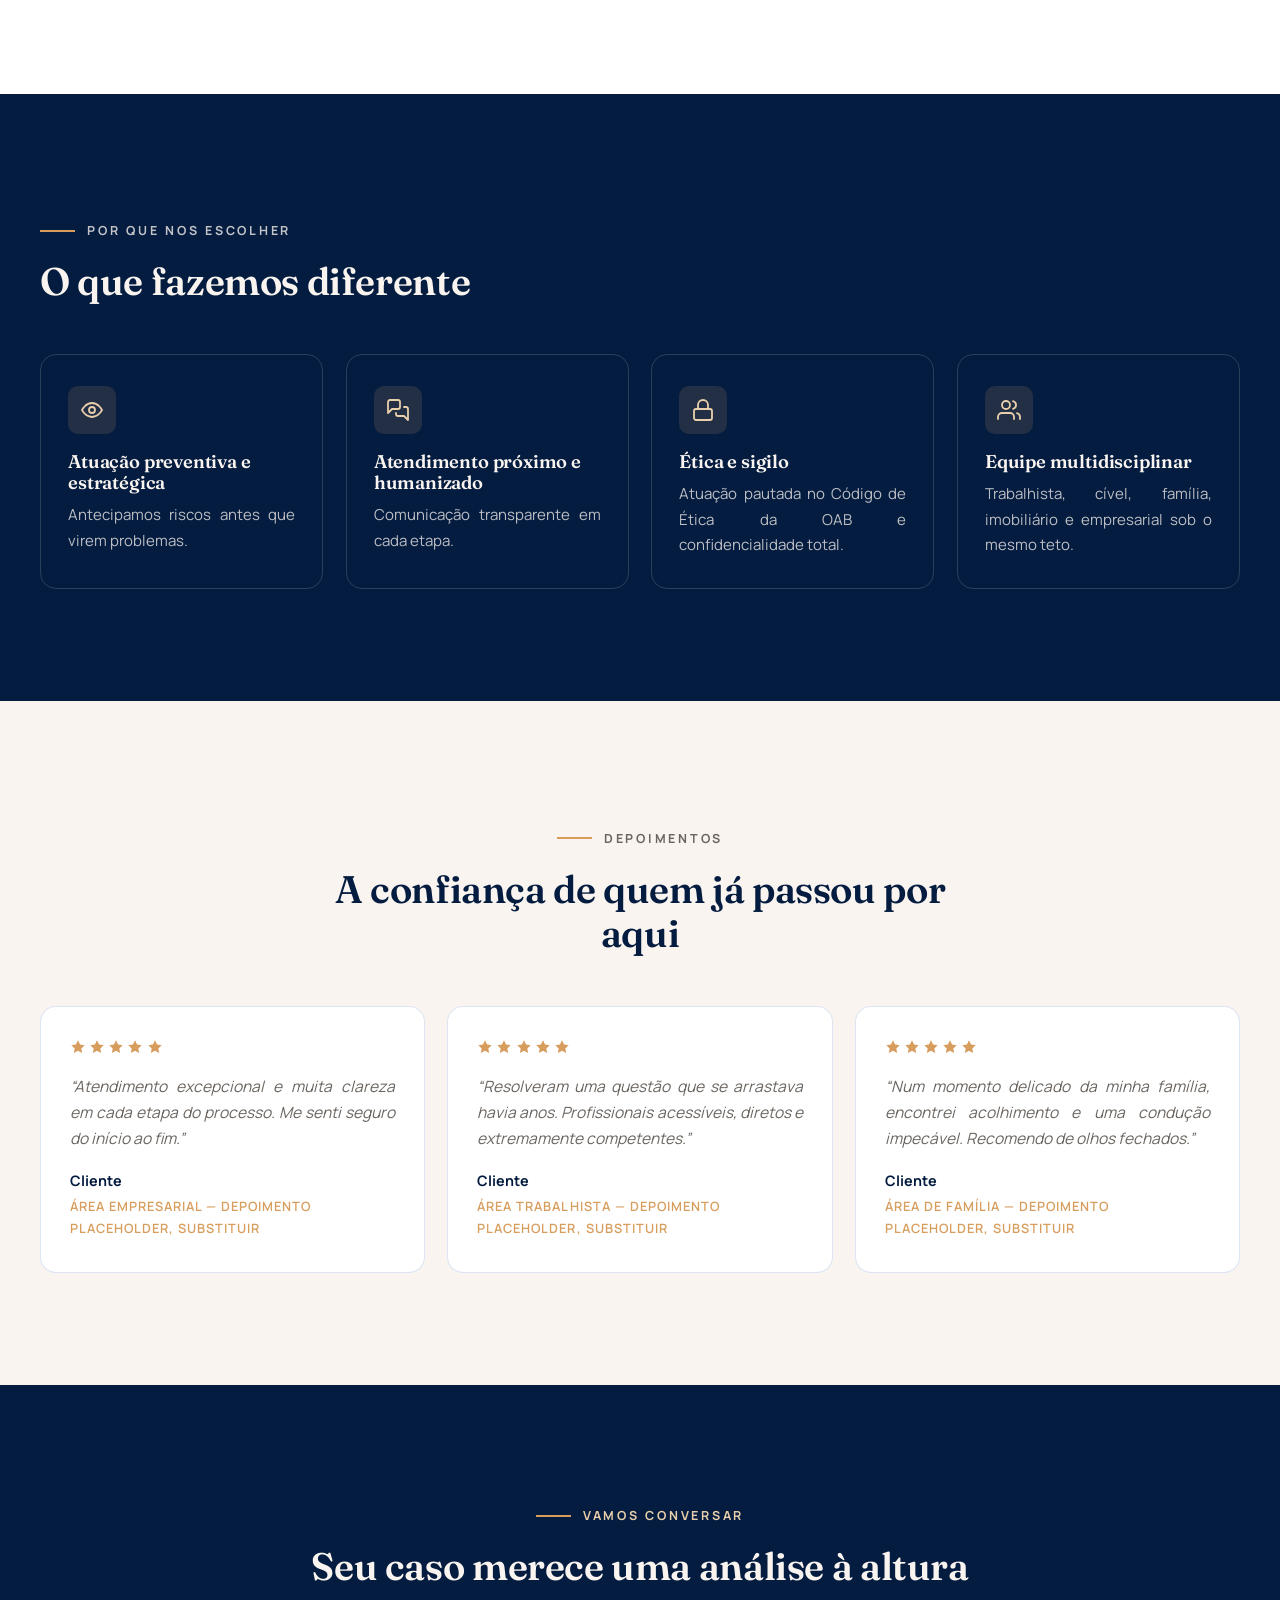
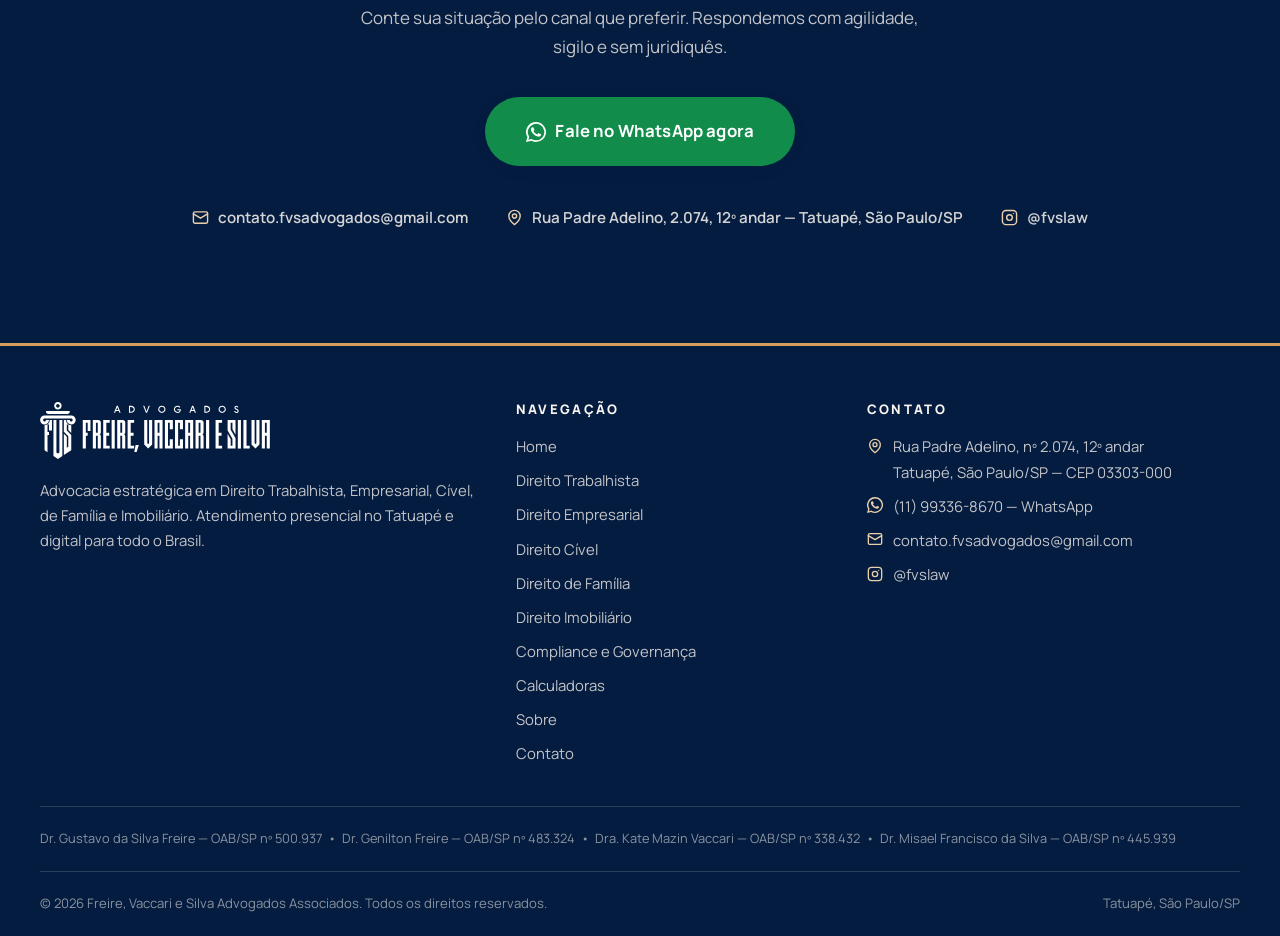
==== commit 67ced112: "Add files via upload" ====
--- a/index.html
+++ b/index.html
@@ -45,6 +45,7 @@
               <li><a href="areas/civel.html">Direito Cível</a></li>
               <li><a href="areas/familia.html">Direito de Família</a></li>
               <li><a href="areas/imobiliario.html">Direito Imobiliário</a></li>
+              <li><a href="areas/compliance.html">Compliance e Governança</a></li>
             </ul>
           </li>
           <li><a href="calculadoras.html">Calculadoras</a></li>
@@ -93,7 +94,7 @@
       <div class="container">
         <div class="section-head reveal">
           <p class="eyebrow">Áreas de atuação</p>
-          <h2>Cinco frentes, uma mesma estratégia: proteger você</h2>
+          <h2>Seis frentes, uma mesma estratégia: proteger você</h2>
           <p>Cada área é conduzida por um sócio responsável, com profundidade técnica e visão de negócio.</p>
         </div>
 
@@ -141,6 +142,15 @@
             <h3>Direito Imobiliário</h3>
             <p>Compra, venda, locação e regularização de imóveis com a due diligence que evita que o negócio da sua vida vire um problema.</p>
             <a class="card-link" href="areas/imobiliario.html">Saiba mais <span aria-hidden="true">→</span></a>
+          </article>
+
+          <article class="area-card reveal reveal-delay-3">
+            <div class="icon" aria-hidden="true">
+              <svg width="26" height="26" viewBox="0 0 24 24" fill="none" stroke="currentColor" stroke-width="1.8" stroke-linecap="round" stroke-linejoin="round"><path d="M12 2 4 5v6c0 5 3.4 8.5 8 10 4.6-1.5 8-5 8-10V5l-8-3z"/><path d="m9 12 2 2 4-4"/></svg>
+            </div>
+            <h3>Compliance e Governança</h3>
+            <p>Programas de integridade, governança corporativa e gestão de riscos para a empresa crescer com segurança e blindar sócios e administradores.</p>
+            <a class="card-link" href="areas/compliance.html">Saiba mais <span aria-hidden="true">→</span></a>
           </article>
         </div>
       </div>
@@ -225,7 +235,7 @@
           <article class="team-card reveal reveal-delay-1">
             <img class="avatar" src="assets/images/team/genilton-freire.jpg" alt="Dr. Genilton Freire" width="108" height="108" loading="lazy">
             <h3>Dr. Genilton Freire</h3>
-            <p class="role">Direito Empresarial</p>
+            <p class="role">Compliance e Governança</p>
             <p class="tagline">Mais de 20 anos em gestão empresarial, unindo visão de negócio e segurança jurídica.</p>
             <a class="card-link" href="sobre.html#genilton">Ver bio completa →</a>
           </article>
@@ -233,7 +243,7 @@
           <article class="team-card reveal reveal-delay-2">
             <img class="avatar" src="assets/images/team/kate-vaccari.jpg" alt="Dra. Kate Mazin Vaccari" width="108" height="108" loading="lazy">
             <h3>Dra. Kate Mazin Vaccari</h3>
-            <p class="role">Direito Cível</p>
+            <p class="role">Direito Cível e Empresarial</p>
             <p class="tagline">Mais de 20 anos conduzindo demandas cíveis complexas com estratégia preventiva.</p>
             <a class="card-link" href="sobre.html#kate">Ver bio completa →</a>
           </article>
@@ -396,6 +406,7 @@
             <li><a href="areas/civel.html">Direito Cível</a></li>
             <li><a href="areas/familia.html">Direito de Família</a></li>
             <li><a href="areas/imobiliario.html">Direito Imobiliário</a></li>
+            <li><a href="areas/compliance.html">Compliance e Governança</a></li>
             <li><a href="calculadoras.html">Calculadoras</a></li>
             <li><a href="sobre.html">Sobre</a></li>
             <li><a href="contato.html">Contato</a></li>
--- a/assets/css/style.css
+++ b/assets/css/style.css
@@ -736,6 +736,18 @@
 /* ---------- Página Sobre ---------- */
 .prose { max-width: 46rem; }
 .prose p + p { margin-top: 1.1rem; }
+
+/* Texto corrido justificado (pedido do cliente); hyphens suaviza os vãos */
+.prose p,
+.area-card p,
+.feature p,
+.testimonial p,
+.mvv-item > p,
+.lawyer-card > p,
+.section-head:not(.section-head--center) p {
+  text-align: justify;
+  hyphens: auto;
+}
 .bio-card {
   display: grid;
   grid-template-columns: 190px minmax(0, 1fr);
@@ -792,6 +804,11 @@
 .lawyer-card .role { font-size: .8rem; font-weight: 700; letter-spacing: .14em; text-transform: uppercase; color: var(--gold-300); margin-top: .3rem; }
 .lawyer-card p { font-size: .92rem; color: rgba(249, 244, 240, .78); margin-top: 1rem; }
 .lawyer-card .btn { margin-top: 1.5rem; width: 100%; }
+/* Card de área com dois responsáveis (ex.: Imobiliário — Kate e Misael) */
+.lawyer-duo { display: flex; justify-content: center; gap: 1.4rem; margin-bottom: .2rem; }
+.lawyer-duo > div { display: flex; flex-direction: column; align-items: center; gap: .55rem; max-width: 120px; }
+.lawyer-duo img.avatar { width: 82px; height: 82px; box-shadow: 0 0 0 4px rgba(215, 157, 93, .18); }
+.lawyer-duo span { font-size: .8rem; font-weight: 700; line-height: 1.25; color: var(--paper); }
 
 /* ---------- Página Contato ---------- */
 .contact-grid {
